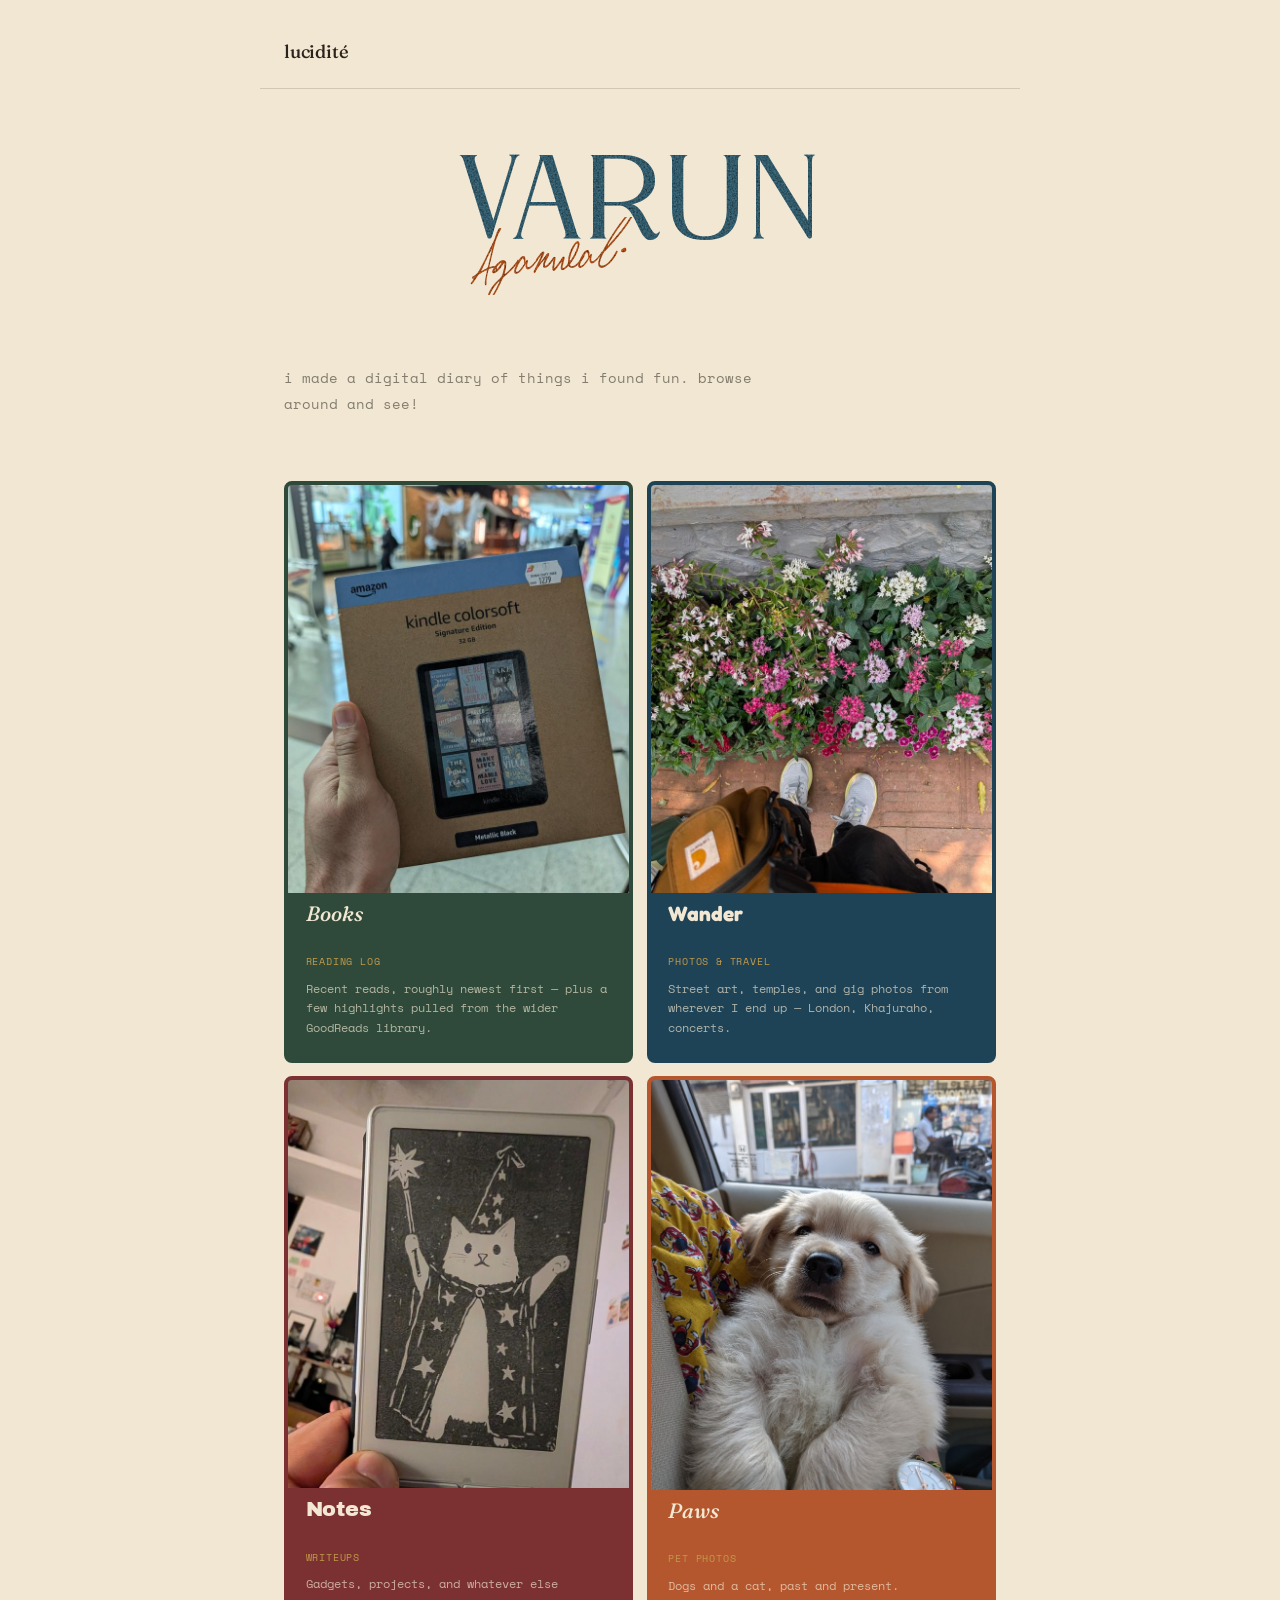
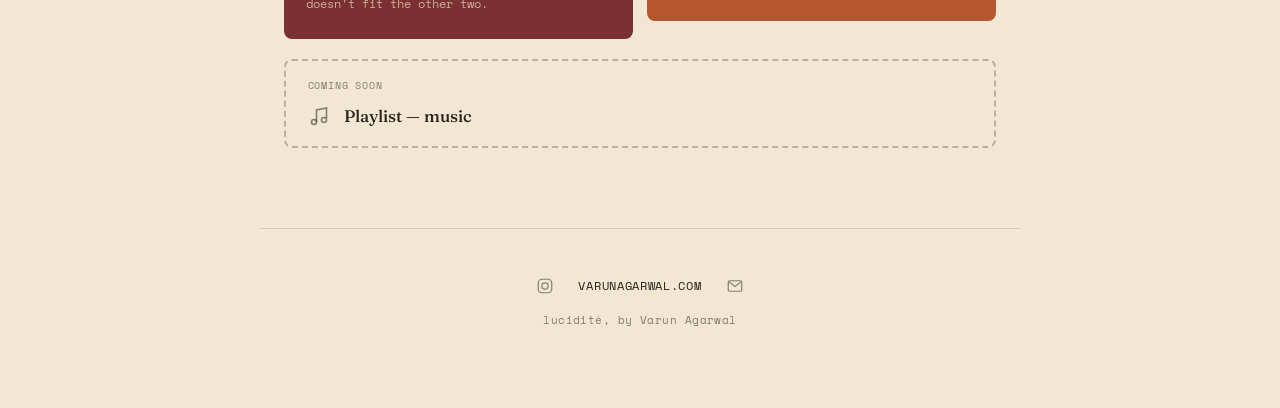
==== index.html @ b725f882 "Turn /paws/ into a family hub, move Vanilla to /paws/vanilla/ The blog hub's Paws card now lands on " ====
<!DOCTYPE html>
<html lang="en">
<head>
<meta charset="UTF-8">
<meta name="viewport" content="width=device-width, initial-scale=1.0, maximum-scale=1.0">
<title>lucidité — Varun Agarwal</title>
<meta name="description" content="Varun Agarwal's personal site — books, travel photography, field notes, and other things found along the way.">
<meta name="theme-color" content="#f1e7d2">
<meta property="og:type" content="website">
<meta property="og:site_name" content="lucidité">
<meta property="og:url" content="https://blog.varunagarwal.com/">
<meta property="og:title" content="lucidité — Varun Agarwal">
<meta property="og:description" content="Varun Agarwal's personal site — books, travel photography, field notes, and other things found along the way.">
<meta property="og:image" content="https://blog.varunagarwal.com/img/cover-field-notes.jpg">
<meta name="twitter:card" content="summary_large_image">
<meta name="twitter:title" content="lucidité — Varun Agarwal">
<meta name="twitter:description" content="Varun Agarwal's personal site — books, travel photography, field notes, and other things found along the way.">
<meta name="twitter:image" content="https://blog.varunagarwal.com/img/cover-field-notes.jpg">
<link rel="icon" href="favicon.ico" sizes="any">
<link rel="icon" type="image/png" sizes="32x32" href="favicon-32x32.png">
<link rel="icon" type="image/png" sizes="192x192" href="favicon-192.png">
<link rel="icon" type="image/png" sizes="512x512" href="favicon-512.png">
<link rel="apple-touch-icon" href="apple-touch-icon.png">
<link rel="preconnect" href="https://fonts.googleapis.com">
<link href="https://fonts.googleapis.com/css2?family=Fraunces:ital,opsz,wght@0,9..144,340;0,9..144,480;0,9..144,600;1,9..144,400;1,9..144,500&family=Fredoka:wght@700&family=Archivo+Black&family=Space+Mono:wght@400;700&display=swap" rel="stylesheet">
<style>
  @font-face{
    font-family:"Honera";
    src:url("fonts/honera/HONERA-Regular.woff2") format("woff2"),
        url("fonts/honera/HONERA-Regular.woff") format("woff");
    font-weight:400; font-style:normal; font-display:swap;
  }
  @font-face{
    font-family:"Honera Script";
    src:url("fonts/honera/Honera-Script.woff2") format("woff2"),
        url("fonts/honera/Honera-Script.woff") format("woff");
    font-weight:400; font-style:normal; font-display:swap;
  }
  :root{
    --ink: #1b2119;
    --paper: #f1e7d2;
    --paper-soft: #e6d9bd;
    --gold: #c29a4b;
    --oxblood: #7b3131;
    --forest: #2f4a3a;
    --deep-teal: #1f4356;
    --clay: #b5572e;
    --title-blue: #3f7286;
    --title-orange: #cc5f21;
    --text-on-paper: #2a241c;
    --muted-on-paper: rgba(42,36,28,0.55);
    --muted-on-dark: rgba(241,231,210,0.68);
    --max: 760px;
  }
  *{box-sizing:border-box;}
  html,body{margin:0;padding:0;}
  body{
    background:var(--paper);
    color:var(--text-on-paper);
    font-family:"Space Mono", monospace;
    min-height:100vh;
  }

  header.site-header{
    max-width:var(--max); margin:0 auto;
    padding:1.1rem 1.5rem 0.9rem;
    border-bottom:1px solid rgba(42,36,28,0.16);
  }
  .wordmark{
    font-family:"Fraunces", serif; font-weight:480;
    font-size:1.15rem; margin:0; letter-spacing:-0.01em;
    color:inherit; text-decoration:none;
  }
  @media(min-width:640px){
    header.site-header{ padding:2.5rem 1.5rem 1.5rem; }
  }

  main{max-width:var(--max); margin:0 auto; padding:1.5rem 1.5rem 1.25rem;}
  @media(min-width:640px){
    main{ padding:4rem 1.5rem 3rem; }
  }

  h1.title, h1.title .title-script{
    background-image:
      url("data:image/svg+xml,%3Csvg xmlns='http://www.w3.org/2000/svg' width='260' height='260'%3E%3Cfilter id='n' color-interpolation-filters='sRGB'%3E%3CfeTurbulence type='fractalNoise' baseFrequency='0.5' numOctaves='3' seed='11' stitchTiles='stitch'/%3E%3CfeColorMatrix type='saturate' values='0'/%3E%3CfeComponentTransfer%3E%3CfeFuncR type='linear' slope='1.56' intercept='-0.23'/%3E%3CfeFuncG type='linear' slope='1.56' intercept='-0.23'/%3E%3CfeFuncB type='linear' slope='1.56' intercept='-0.23'/%3E%3C/feComponentTransfer%3E%3C/filter%3E%3Crect width='100%25' height='100%25' filter='url(%23n)'/%3E%3C/svg%3E"),
      linear-gradient(var(--grain-color), var(--grain-color));
    background-size:230px 230px;
    background-blend-mode:multiply;
    -webkit-background-clip:text; background-clip:text;
    color:transparent;
  }
  h1.title{
    position:relative;
    --grain-color:var(--title-blue);
    font-family:"Honera", serif; font-weight:400;
    text-transform:uppercase; letter-spacing:0.01em;
    font-size:clamp(4rem, 22vw, 7.5rem); line-height:0.9;
    width:fit-content; margin:0 auto 3.25rem;
  }
  @media(min-width:640px){
    h1.title{ margin:0 auto 6.5rem; }
  }
  h1.title .title-script{
    position:absolute; left:2%; top:58%;
    display:block; width:96%;
    --grain-color:var(--title-orange);
    text-transform:none; letter-spacing:normal;
    font-family:"Honera Script", cursive; font-weight:400; font-style:normal;
    font-size:clamp(2.4rem, 13.5vw, 4.1rem); line-height:1;
    transform:rotate(-5deg);
    white-space:nowrap;
  }

  .intro{
    color:var(--muted-on-paper); font-size:0.9rem; line-height:1.6;
    max-width:52ch; margin:0 0 1.5rem;
  }
  @media(min-width:640px){
    .intro{ line-height:1.8; margin:0 0 4rem; }
  }

  .sections{
    display:flex; gap:0.85rem; align-items:flex-start;
    overflow-x:auto; overscroll-behavior-x:contain;
    scroll-snap-type:x mandatory;
    margin:0 -1.5rem; padding:0 1.5rem 0.75rem;
  }
  @media(min-width:640px){
    .sections{
      display:grid; grid-template-columns:1fr 1fr; align-items:start;
      overflow-x:visible; margin:0; padding:0;
    }
  }

  .section-card{
    display:block; text-decoration:none; color:inherit;
    flex:0 0 46%; scroll-snap-align:start;
    background:var(--card-color);
    border:4px solid var(--card-color);
    border-radius:8px;
    overflow:hidden;
    transition:transform 0.2s ease, box-shadow 0.2s ease;
  }
  @media(min-width:640px){
    .section-card{ flex:initial; }
  }
  .section-card--books{ --card-color:var(--forest); }
  .section-card--wander{ --card-color:var(--deep-teal); }
  .section-card--notes{ --card-color:var(--oxblood); }
  .section-card--paws{ --card-color:var(--clay); }
  .section-card:hover{
    transform:translateY(-3px);
    box-shadow:5px 7px 0 0 rgba(27,33,25,0.22);
  }
  .section-cover-wrap{ position:relative; line-height:0; }
  .section-cover{
    width:100%; height:auto; display:block;
  }
  .section-name{
    position:absolute; left:0; right:0; bottom:0; margin:0;
    padding:0.6rem 1.1rem 0.75rem;
    background:var(--card-color);
    font-family:"Fraunces", serif; font-weight:500; font-size:1.3rem;
    color:var(--paper); line-height:1.15;
  }
  .section-card:hover .section-name{ color:var(--gold); }

  /* each card's title borrows the type its own site uses for its header */
  .section-card--books .section-name{ font-style:italic; }
  .section-card--wander .section-name{ font-family:"Fredoka", sans-serif; font-weight:700; }
  .section-card--notes .section-name{ font-family:"Archivo Black", sans-serif; font-weight:400; letter-spacing:-0.01em; }
  .section-card--paws .section-name{ font-style:italic; }

  .section-card-body{
    padding:1rem 1.1rem 1.35rem;
    background:var(--card-color);
    color:var(--paper);
  }
  .section-tag{
    font-size:0.62rem; letter-spacing:0.08em; text-transform:uppercase;
    color:var(--gold); display:block; margin-bottom:0.6rem;
  }
  .section-blurb{
    font-size:0.76rem; line-height:1.6; margin:0;
    color:var(--muted-on-dark);
  }

  /* live-pulled from wander.varunagarwal.com's own PLACES data —
     hidden until the fetch resolves, so a slow/failed load just
     shows the card exactly as it looks without this. */
  .wander-stamp{
    position:absolute; top:10px; right:10px;
    background:var(--paper); color:var(--ink);
    border:1.5px dashed rgba(27,33,25,0.45);
    border-radius:4px;
    padding:0.3rem 0.55rem;
    font-family:"Space Mono", monospace;
    font-size:0.62rem; letter-spacing:0.03em; white-space:nowrap;
    transform:rotate(-6deg);
    box-shadow:1px 2px 0 rgba(27,33,25,0.15);
  }
  .wander-ticker-wrap{
    margin-top:0.8rem; padding-top:0.7rem;
    border-top:1px solid rgba(241,231,210,0.22);
    overflow:hidden;
  }
  .wander-ticker{
    display:flex; width:max-content;
    font-size:0.6rem; letter-spacing:0.05em; text-transform:uppercase;
    color:var(--gold);
    animation:wander-scroll 26s linear infinite;
  }
  .wander-ticker span{ white-space:nowrap; }
  .wander-ticker .dot{ opacity:0.5; margin:0 0.45rem; }
  @keyframes wander-scroll{
    from{ transform:translateX(0); }
    to{ transform:translateX(-50%); }
  }
  @media (prefers-reduced-motion: reduce){
    .wander-ticker{ animation:none; }
  }

  .upcoming-card{
    max-width:var(--max); margin:0.85rem auto 0;
    padding:0.85rem 1.1rem;
    border:2px dashed rgba(42,36,28,0.28);
    border-radius:8px;
  }
  @media(min-width:640px){
    .upcoming-card{ margin-top:1.25rem; padding:1.1rem 1.35rem; }
  }
  .upcoming-tag{
    font-size:0.62rem; letter-spacing:0.08em; text-transform:uppercase;
    color:var(--muted-on-paper); display:block; margin-bottom:0.7rem;
  }
  .upcoming-items{
    display:flex; flex-direction:column; gap:0.7rem;
  }
  @media(min-width:640px){
    .upcoming-items{ flex-direction:row; gap:2rem; }
  }
  .upcoming-item{ display:flex; align-items:center; gap:0.75rem; }
  .upcoming-item svg{
    width:24px; height:24px; flex-shrink:0;
    color:var(--muted-on-paper);
  }
  .upcoming-name{
    font-family:"Fraunces", serif; font-weight:500; font-size:1.05rem;
    margin:0; color:var(--text-on-paper);
  }

  footer{
    max-width:var(--max); margin:1rem auto 0; padding:1.25rem 1.5rem 1.5rem;
    color:var(--muted-on-paper); font-size:0.7rem; letter-spacing:0.04em;
    border-top:1px solid rgba(42,36,28,0.14);
    text-align:center;
  }
  @media(min-width:640px){
    footer{ margin:2rem auto 0; padding:3rem 1.5rem 5rem; }
  }
  .footer-links{
    display:flex; align-items:center; justify-content:center; gap:1.5rem;
    margin:0 0 1rem;
  }
  .footer-icon{
    display:inline-flex; color:var(--muted-on-paper);
  }
  .footer-icon:hover{ color:var(--oxblood); }
  .footer-icon svg{ width:18px; height:18px; display:block; }
  .footer-site{
    color:var(--text-on-paper); text-decoration:none;
    font-size:0.72rem; letter-spacing:0.06em; text-transform:uppercase;
    border-bottom:1px solid transparent;
  }
  .footer-site:hover{ border-bottom-color:var(--oxblood); }
  .footer-credit{ margin:0; }
</style>
</head>
<body>

<header class="site-header">
  <a class="wordmark" href="https://blog.varunagarwal.com">lucidité</a>
</header>

<main>
  <h1 class="title">Varun<span class="title-script">Agarwal.</span></h1>
  <p class="intro">
    i made a digital diary of things i found fun. browse around and see!
  </p>

  <div class="sections">
    <a class="section-card section-card--books" href="https://books.varunagarwal.com">
      <div class="section-cover-wrap">
        <img class="section-cover" src="img/cover-books.jpg" alt="" loading="lazy">
        <p class="section-name">Books</p>
      </div>
      <div class="section-card-body">
        <span class="section-tag">Reading log</span>
        <p class="section-blurb">Recent reads, roughly newest first — plus a few highlights pulled from the wider GoodReads library.</p>
      </div>
    </a>
    <a class="section-card section-card--wander" href="https://wander.varunagarwal.com">
      <div class="section-cover-wrap">
        <img class="section-cover" src="img/cover-field-notes.jpg" alt="" loading="lazy">
        <span class="wander-stamp" id="wander-stamp" hidden></span>
        <p class="section-name">Wander</p>
      </div>
      <div class="section-card-body">
        <span class="section-tag">Photos &amp; travel</span>
        <p class="section-blurb">Street art, temples, and gig photos from wherever I end up — London, Khajuraho, concerts.</p>
        <div class="wander-ticker-wrap" id="wander-ticker-wrap" hidden>
          <div class="wander-ticker" id="wander-ticker"></div>
        </div>
      </div>
    </a>
    <a class="section-card section-card--notes" href="https://notes.varunagarwal.com">
      <div class="section-cover-wrap">
        <img class="section-cover" src="img/cover-notes.jpg" alt="" loading="lazy">
        <p class="section-name">Notes</p>
      </div>
      <div class="section-card-body">
        <span class="section-tag">Writeups</span>
        <p class="section-blurb">Gadgets, projects, and whatever else doesn't fit the other two.</p>
      </div>
    </a>
    <a class="section-card section-card--paws" href="paws/">
      <div class="section-cover-wrap">
        <img class="section-cover" src="img/cover-paws.jpg" alt="" loading="lazy">
        <p class="section-name">Paws</p>
      </div>
      <div class="section-card-body">
        <span class="section-tag">Pet photos</span>
        <p class="section-blurb">Dogs and a cat, past and present.</p>
      </div>
    </a>
  </div>

  <div class="upcoming-card">
    <span class="upcoming-tag">Coming soon</span>
    <div class="upcoming-items">
      <div class="upcoming-item">
        <svg viewBox="0 0 24 24" fill="none" stroke="currentColor" stroke-width="1.6">
          <circle cx="6" cy="18" r="2.5"/>
          <circle cx="16" cy="16" r="2.5"/>
          <path d="M8.5 18V6l10-2v10"/>
        </svg>
        <p class="upcoming-name">Playlist — music</p>
      </div>
    </div>
  </div>
</main>

<footer>
  <div class="footer-links">
    <a class="footer-icon" href="https://www.instagram.com/ag.varun" target="_blank" rel="noopener" aria-label="Instagram">
      <svg viewBox="0 0 24 24" fill="none" stroke="currentColor" stroke-width="1.6"><rect x="3" y="3" width="18" height="18" rx="5"/><circle cx="12" cy="12" r="4.2"/><circle cx="17.3" cy="6.7" r="0.6" fill="currentColor" stroke="none"/></svg>
    </a>
    <a class="footer-site" href="https://varunagarwal.com">varunagarwal.com</a>
    <a class="footer-icon" href="https://contact.varunagarwal.com" aria-label="Contact">
      <svg viewBox="0 0 24 24" fill="none" stroke="currentColor" stroke-width="1.6"><rect x="3" y="5" width="18" height="14" rx="2"/><path d="M4 6.5l8 6 8-6"/></svg>
    </a>
  </div>
  <p class="footer-credit">lucidité, by Varun Agarwal</p>
</footer>

<script>
// Pull the Wander card's stamp count + ticker live from wander.varunagarwal.com's
// own PLACES array, so it never goes stale as that site grows. Fails silently —
// the card looks exactly as it does without this if the fetch/parse doesn't work.
(async function(){
  try {
    const res = await fetch('https://wander.varunagarwal.com/', {cache:'no-store'});
    if (!res.ok) return;
    const text = await res.text();
    const marker = 'const PLACES = [';
    const start = text.indexOf(marker);
    if (start === -1) return;
    let i = start + marker.length - 1, depth = 0, end = -1;
    for (; i < text.length; i++) {
      if (text[i] === '[') depth++;
      else if (text[i] === ']') { depth--; if (depth === 0) { end = i; break; } }
    }
    if (end === -1) return;
    const PLACES = new Function('return ' + text.slice(start + marker.length - 1, end + 1))();

    const count = PLACES.filter(p => p.status === 'live' || p.status === 'story').length;
    const stamp = document.getElementById('wander-stamp');
    if (stamp && count) {
      stamp.textContent = count + ' places';
      stamp.hidden = false;
    }

    const tickerNames = PLACES.flatMap(p => p.tickerNames || [p.name]);
    const ticker = document.getElementById('wander-ticker');
    const tickerWrap = document.getElementById('wander-ticker-wrap');
    if (ticker && tickerWrap && tickerNames.length) {
      const items = tickerNames.map(n => `<span>${n}<span class="dot">·</span></span>`).join('');
      ticker.innerHTML = items + items;
      tickerWrap.hidden = false;
    }
  } catch (e) {
    // network/CORS/parse failure — leave the card as-is
  }
})();
</script>

</body>
</html>
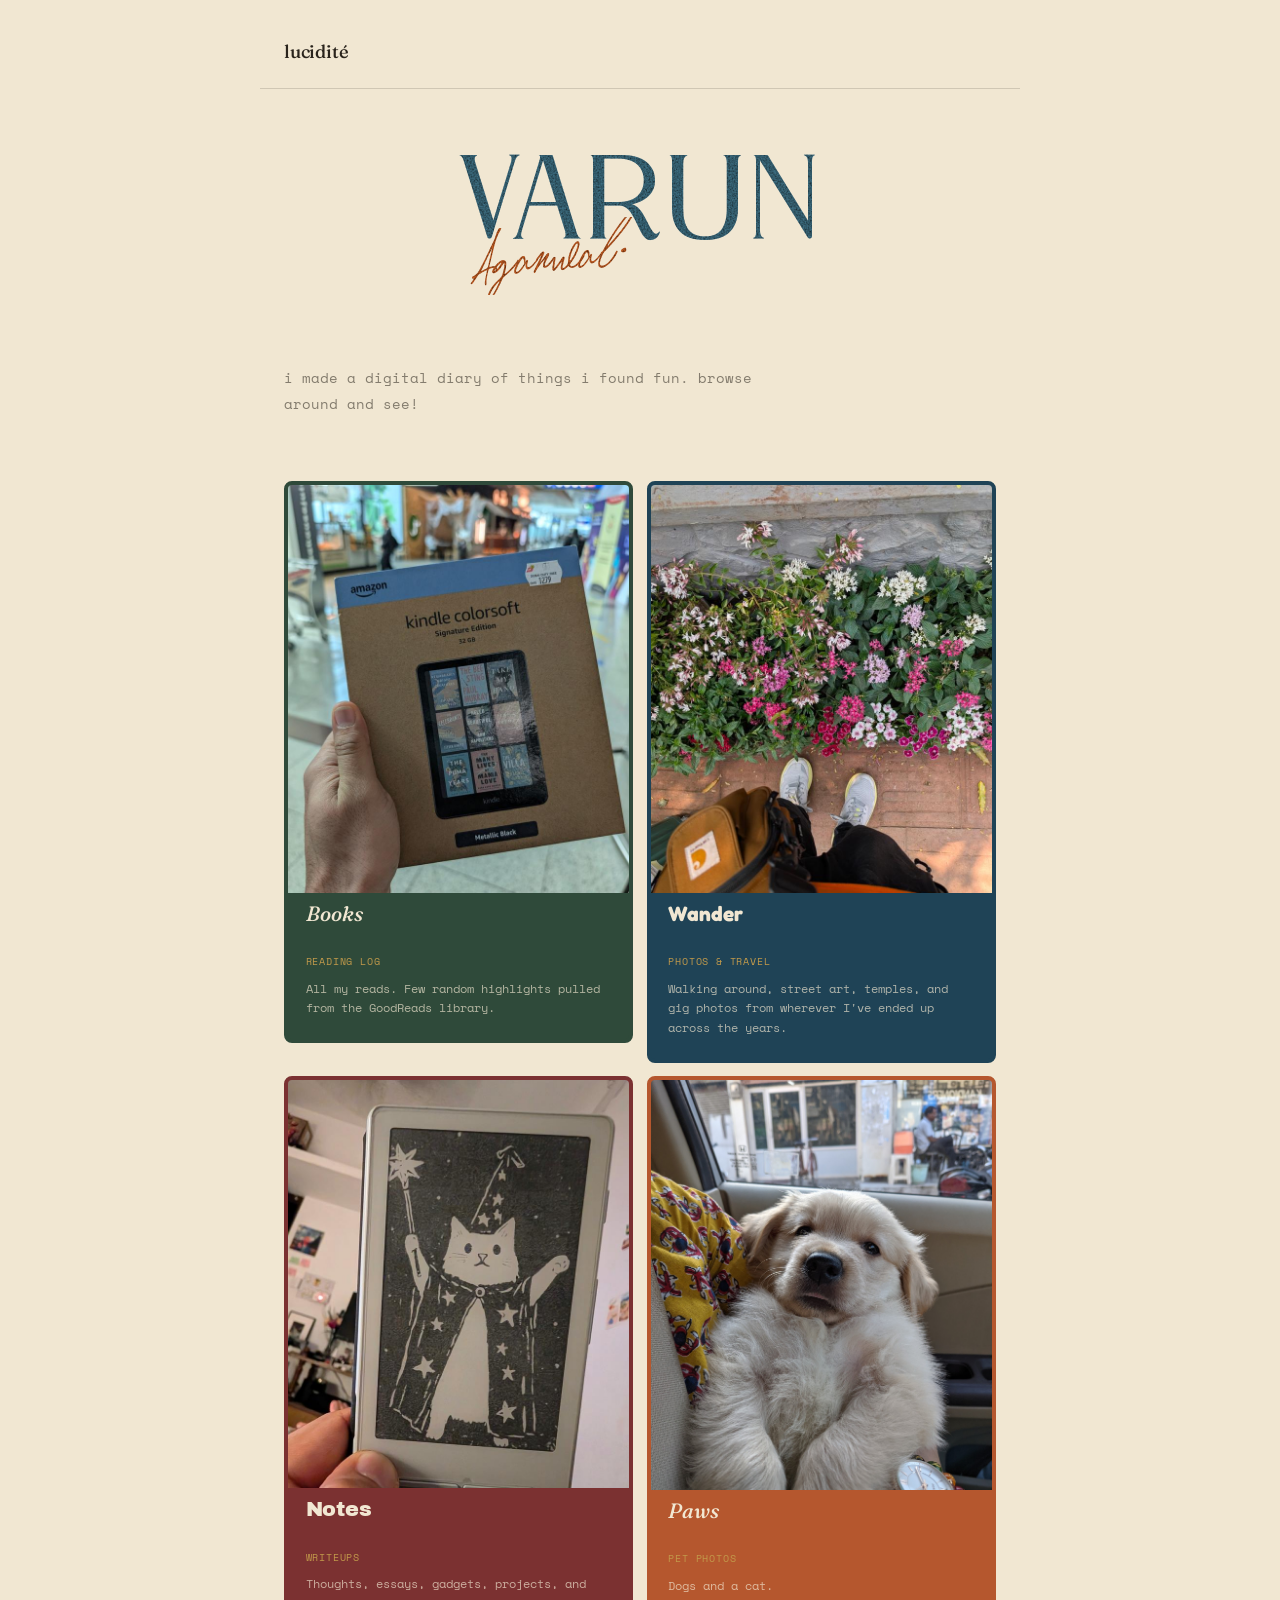
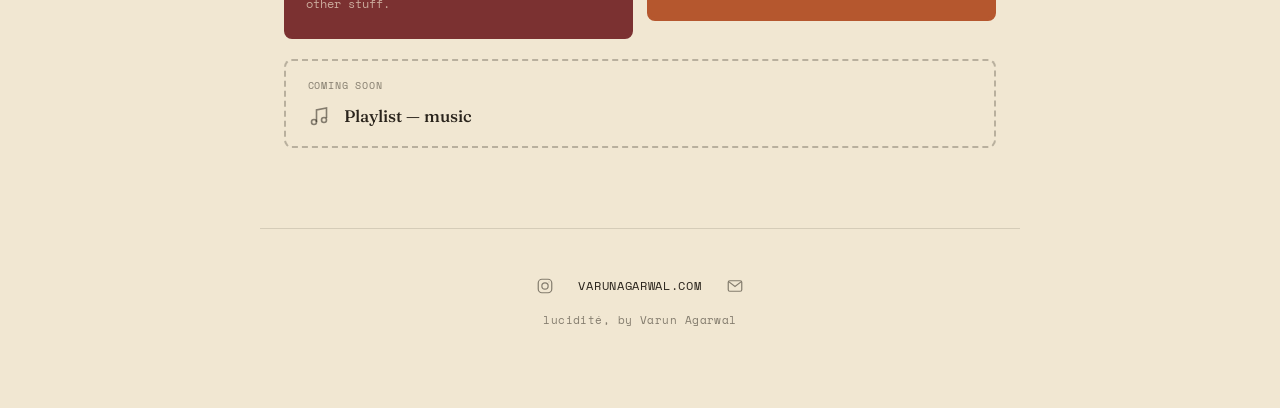
==== commit f435841c: "Edit blog page copy (5 fields)" ====
--- a/index.html
+++ b/index.html
@@ -284,8 +284,7 @@
 
 <main>
   <h1 class="title">Varun<span class="title-script">Agarwal.</span></h1>
-  <p class="intro">
-    i made a digital diary of things i found fun. browse around and see!
+  <p class="intro" data-edit="intro">    i made a digital diary of things i found fun. browse around and see!
   </p>
 
   <div class="sections">
@@ -296,7 +295,7 @@
       </div>
       <div class="section-card-body">
         <span class="section-tag">Reading log</span>
-        <p class="section-blurb">Recent reads, roughly newest first — plus a few highlights pulled from the wider GoodReads library.</p>
+        <p class="section-blurb" data-edit="blurb-books">All my reads. Few random highlights pulled from the GoodReads library.</p>
       </div>
     </a>
     <a class="section-card section-card--wander" href="https://wander.varunagarwal.com">
@@ -307,7 +306,7 @@
       </div>
       <div class="section-card-body">
         <span class="section-tag">Photos &amp; travel</span>
-        <p class="section-blurb">Street art, temples, and gig photos from wherever I end up — London, Khajuraho, concerts.</p>
+        <p class="section-blurb" data-edit="blurb-wander">Walking around, street art, temples, and gig photos from wherever I've ended up across the years.</p>
         <div class="wander-ticker-wrap" id="wander-ticker-wrap" hidden>
           <div class="wander-ticker" id="wander-ticker"></div>
         </div>
@@ -320,7 +319,7 @@
       </div>
       <div class="section-card-body">
         <span class="section-tag">Writeups</span>
-        <p class="section-blurb">Gadgets, projects, and whatever else doesn't fit the other two.</p>
+        <p class="section-blurb" data-edit="blurb-notes">Thoughts, essays, gadgets, projects, and other stuff.</p>
       </div>
     </a>
     <a class="section-card section-card--paws" href="paws/">
@@ -330,7 +329,7 @@
       </div>
       <div class="section-card-body">
         <span class="section-tag">Pet photos</span>
-        <p class="section-blurb">Dogs and a cat, past and present.</p>
+        <p class="section-blurb" data-edit="blurb-paws">Dogs and a cat.</p>
       </div>
     </a>
   </div>
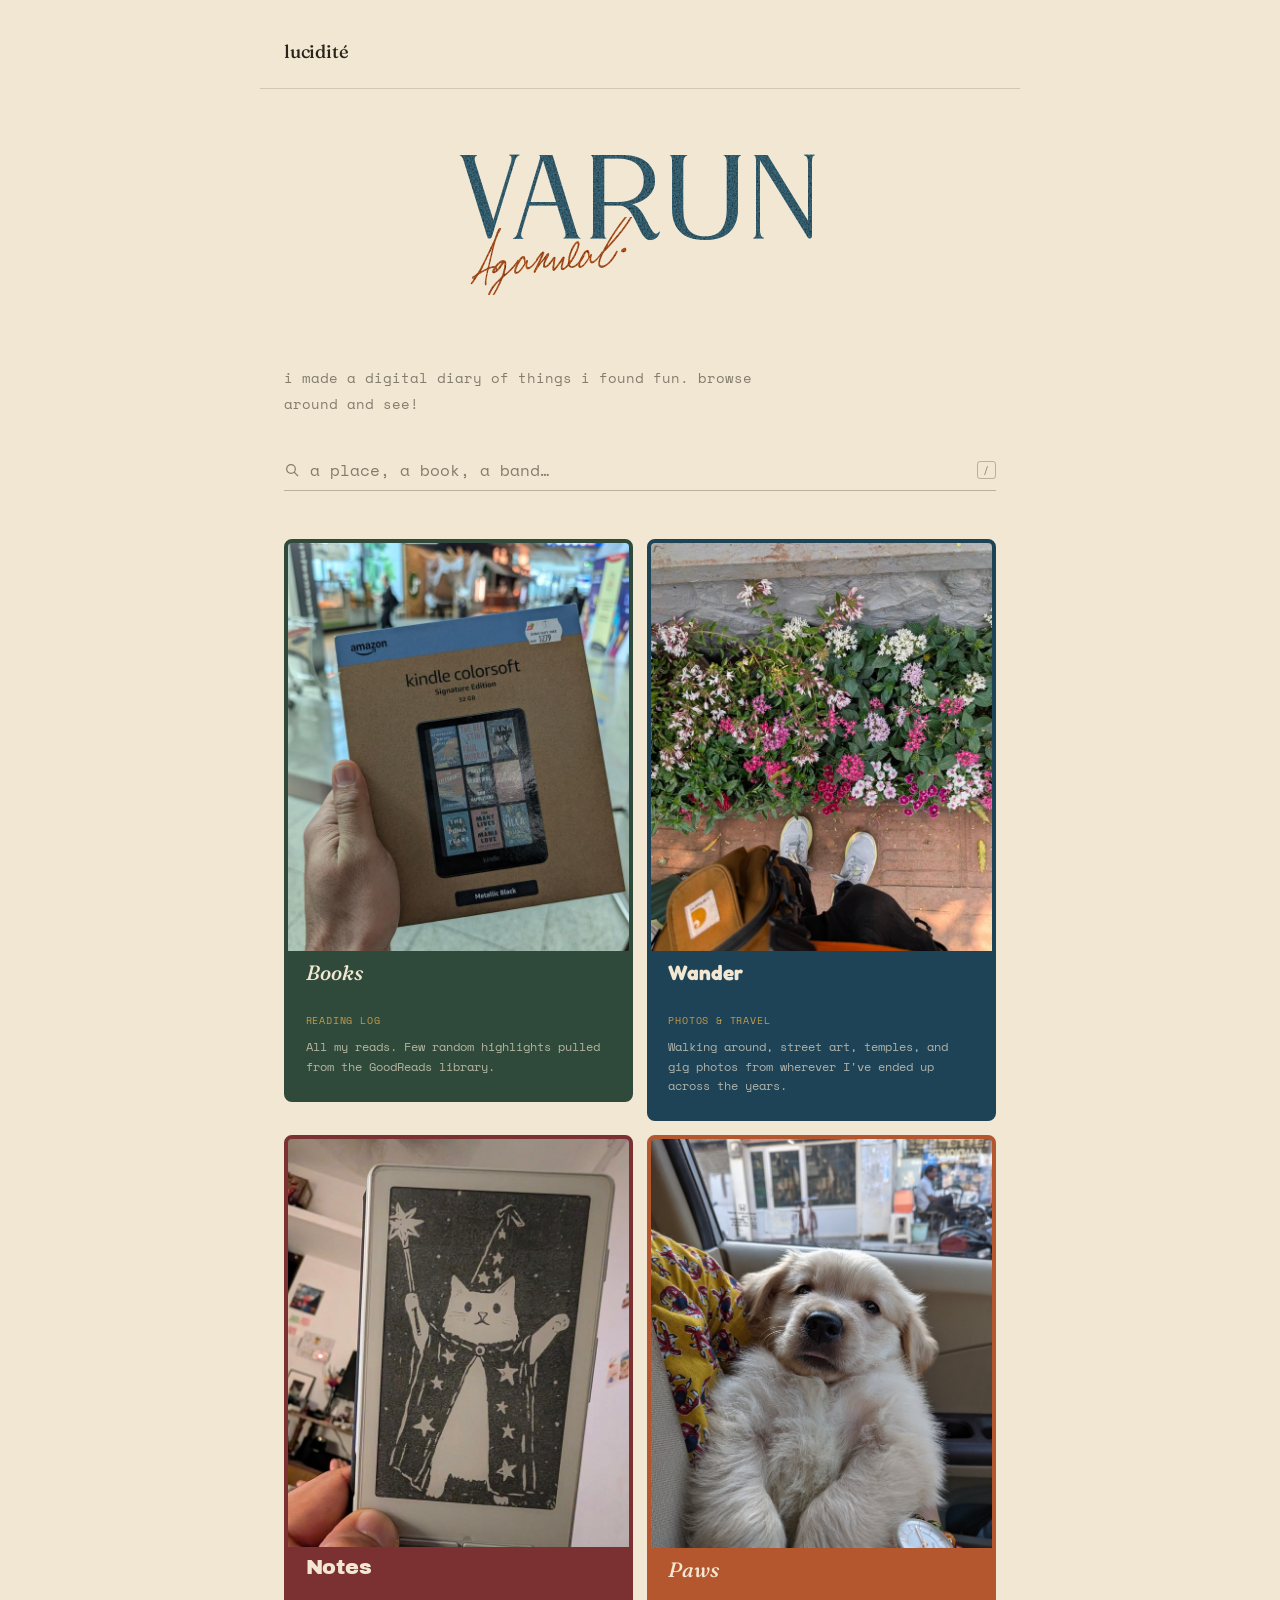
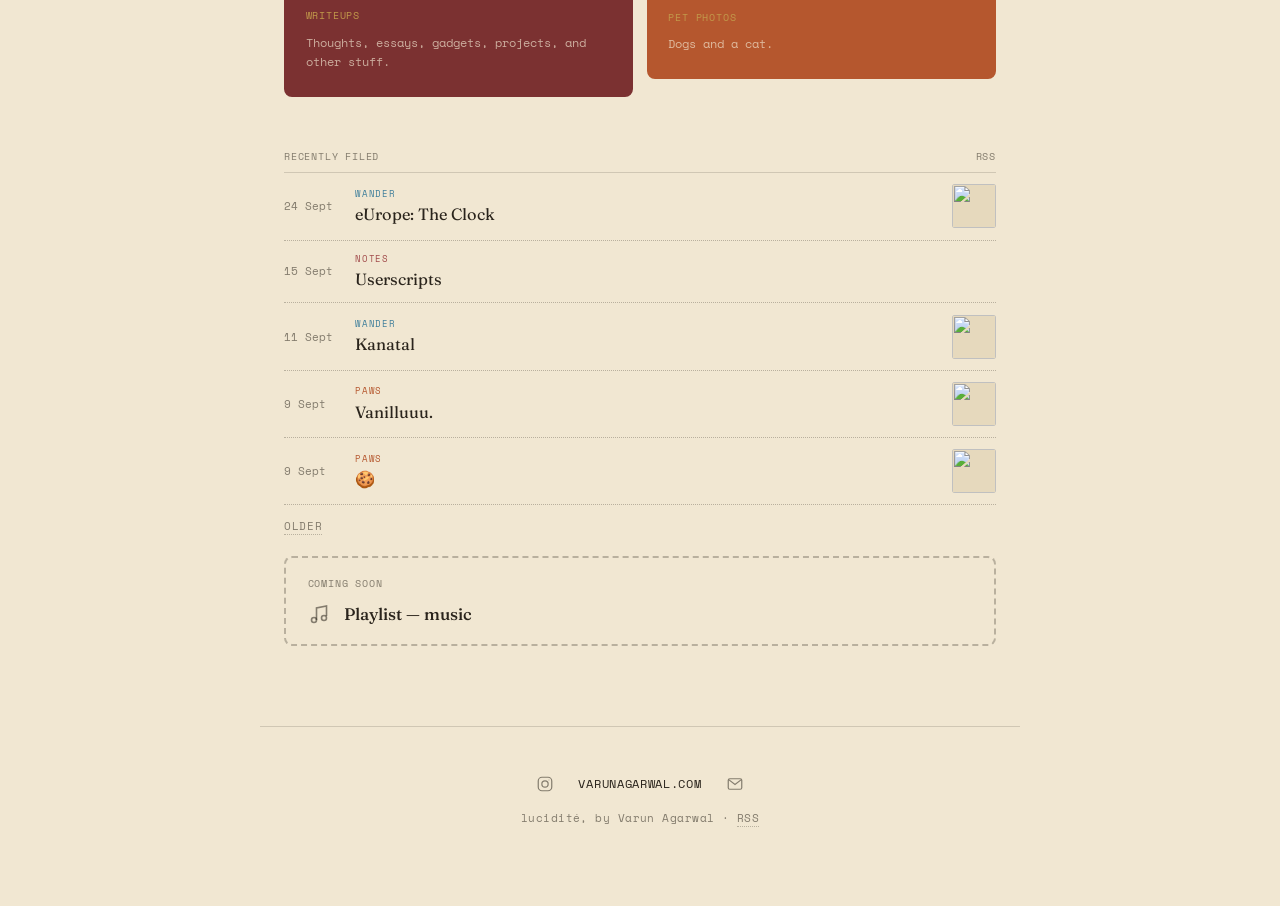
==== commit 1ee45713: "Add hub search, Recently filed, RSS feed and 404 page - tools/build-index.mjs reads the sibling repo" ====
--- a/index.html
+++ b/index.html
@@ -6,6 +6,7 @@
 <title>lucidité — Varun Agarwal</title>
 <meta name="description" content="Varun Agarwal's personal site — books, travel photography, field notes, and other things found along the way.">
 <meta name="theme-color" content="#f1e7d2">
+<link rel="alternate" type="application/rss+xml" title="lucidité" href="https://blog.varunagarwal.com/feed.xml">
 <meta property="og:type" content="website">
 <meta property="og:site_name" content="lucidité">
 <meta property="og:url" content="https://blog.varunagarwal.com/">
@@ -50,6 +51,10 @@
     --text-on-paper: #2a241c;
     --muted-on-paper: rgba(42,36,28,0.55);
     --muted-on-dark: rgba(241,231,210,0.68);
+    --cream: #f1e7d2;          /* text on the coloured cards — same in both themes */
+    --rule: rgba(42,36,28,0.16);
+    --rule-strong: rgba(42,36,28,0.28);
+    --hover: var(--oxblood);
     --max: 760px;
   }
   *{box-sizing:border-box;}
@@ -64,7 +69,7 @@
   header.site-header{
     max-width:var(--max); margin:0 auto;
     padding:1.1rem 1.5rem 0.9rem;
-    border-bottom:1px solid rgba(42,36,28,0.16);
+    border-bottom:1px solid var(--rule);
   }
   .wordmark{
     font-family:"Fraunces", serif; font-weight:480;
@@ -161,7 +166,7 @@
     padding:0.6rem 1.1rem 0.75rem;
     background:var(--card-color);
     font-family:"Fraunces", serif; font-weight:500; font-size:1.3rem;
-    color:var(--paper); line-height:1.15;
+    color:var(--cream); line-height:1.15;
   }
   .section-card:hover .section-name{ color:var(--gold); }
 
@@ -174,7 +179,7 @@
   .section-card-body{
     padding:1rem 1.1rem 1.35rem;
     background:var(--card-color);
-    color:var(--paper);
+    color:var(--cream);
   }
   .section-tag{
     font-size:0.62rem; letter-spacing:0.08em; text-transform:uppercase;
@@ -190,7 +195,7 @@
      shows the card exactly as it looks without this. */
   .wander-stamp{
     position:absolute; top:10px; right:10px;
-    background:var(--paper); color:var(--ink);
+    background:var(--cream); color:var(--ink);
     border:1.5px dashed rgba(27,33,25,0.45);
     border-radius:4px;
     padding:0.3rem 0.55rem;
@@ -223,7 +228,7 @@
   .upcoming-card{
     max-width:var(--max); margin:0.85rem auto 0;
     padding:0.85rem 1.1rem;
-    border:2px dashed rgba(42,36,28,0.28);
+    border:2px dashed var(--rule-strong);
     border-radius:8px;
   }
   @media(min-width:640px){
@@ -252,7 +257,7 @@
   footer{
     max-width:var(--max); margin:1rem auto 0; padding:1.25rem 1.5rem 1.5rem;
     color:var(--muted-on-paper); font-size:0.7rem; letter-spacing:0.04em;
-    border-top:1px solid rgba(42,36,28,0.14);
+    border-top:1px solid var(--rule);
     text-align:center;
   }
   @media(min-width:640px){
@@ -265,15 +270,97 @@
   .footer-icon{
     display:inline-flex; color:var(--muted-on-paper);
   }
-  .footer-icon:hover{ color:var(--oxblood); }
+  .footer-icon:hover{ color:var(--hover); }
   .footer-icon svg{ width:18px; height:18px; display:block; }
   .footer-site{
     color:var(--text-on-paper); text-decoration:none;
     font-size:0.72rem; letter-spacing:0.06em; text-transform:uppercase;
     border-bottom:1px solid transparent;
   }
-  .footer-site:hover{ border-bottom-color:var(--oxblood); }
+  .footer-site:hover{ border-bottom-color:var(--hover); }
   .footer-credit{ margin:0; }
+  .footer-rss{ color:var(--muted-on-paper); text-decoration:none; border-bottom:1px dotted var(--rule-strong); }
+  .footer-rss:hover{ color:var(--hover); border-bottom-color:var(--hover); }
+
+  /* ---- search: one box, every site. Index is filed.json, built by tools/build-index.mjs ---- */
+  .search{ position:relative; margin:0 0 1.75rem; }
+  @media(min-width:640px){ .search{ margin:-2rem 0 3rem; } }
+  .search-field{
+    display:flex; align-items:center; gap:0.6rem;
+    border-bottom:1.5px solid var(--rule-strong);
+    padding:0.35rem 0;
+  }
+  .search-field:focus-within{ border-bottom-color:var(--text-on-paper); }
+  .search-field svg{ width:16px; height:16px; flex-shrink:0; color:var(--muted-on-paper); }
+  .search input{
+    flex:1; min-width:0; border:0; background:transparent; outline:none;
+    font:inherit; font-size:16px; color:var(--text-on-paper);
+    padding:0.2rem 0;
+  }
+  .search input::placeholder{ color:var(--muted-on-paper); }
+  .search input::-webkit-search-cancel-button{ -webkit-appearance:none; }
+  .search kbd{
+    font:inherit; font-size:0.65rem; color:var(--muted-on-paper);
+    border:1px solid var(--rule-strong); border-radius:3px; padding:0 0.35rem;
+  }
+  @media (hover:none){ .search kbd{ display:none; } }
+  .search-results{ list-style:none; margin:0; padding:0.3rem 0 0; }
+  .search-results a{
+    display:grid; grid-template-columns:4.2rem minmax(0,1fr); gap:0.2rem 0.75rem;
+    padding:0.55rem 0.4rem; border-radius:4px;
+    color:inherit; text-decoration:none;
+  }
+  .search-results a:hover, .search-results a[aria-selected="true"]{ background:var(--paper-soft); }
+  .result-section{
+    grid-row:span 2; align-self:start; padding-top:0.2rem;
+    font-size:0.6rem; letter-spacing:0.08em; text-transform:uppercase; color:var(--sec-color, var(--muted-on-paper));
+  }
+  .result-title{ font-family:"Fraunces", serif; font-size:1rem; line-height:1.25; }
+  .result-blurb{
+    font-size:0.7rem; color:var(--muted-on-paper);
+    white-space:nowrap; overflow:hidden; text-overflow:ellipsis;
+  }
+  .search-results mark{ background:none; color:inherit; text-decoration:underline; text-decoration-color:var(--gold); text-decoration-thickness:2px; text-underline-offset:2px; }
+  .search-empty{ font-size:0.75rem; color:var(--muted-on-paper); padding:0.6rem 0.4rem; }
+
+  /* ---- recently filed: newest things across every site, dated from git ---- */
+  .filed{ margin:2.25rem 0 0; }
+  @media(min-width:640px){ .filed{ margin:3.25rem 0 0; } }
+  .filed-head{
+    display:flex; justify-content:space-between; align-items:baseline;
+    border-bottom:1px solid var(--rule); padding-bottom:0.5rem;
+  }
+  .filed-tag, .filed-rss{ font-size:0.62rem; letter-spacing:0.08em; text-transform:uppercase; color:var(--muted-on-paper); }
+  .filed-rss{ text-decoration:none; }
+  .filed-rss:hover{ color:var(--hover); }
+  .filed-list{ list-style:none; margin:0; padding:0; }
+  .filed-list li{ border-bottom:1px dotted var(--rule-strong); }
+  .filed-list a{
+    display:grid; grid-template-columns:3.6rem minmax(0,1fr) auto; align-items:center; gap:0.85rem;
+    padding:0.7rem 0; color:inherit; text-decoration:none;
+  }
+  .filed-date{ font-size:0.68rem; color:var(--muted-on-paper); white-space:nowrap; }
+  .filed-section{
+    display:block; font-size:0.58rem; letter-spacing:0.08em; text-transform:uppercase;
+    color:var(--sec-color); margin-bottom:0.15rem;
+  }
+  .filed-title{ font-family:"Fraunces", serif; font-size:1.02rem; line-height:1.25; }
+  .filed-list a:hover .filed-title{ color:var(--hover); }
+  .filed-thumb{
+    width:44px; height:44px; object-fit:cover; border-radius:3px; display:block;
+    background:var(--paper-soft);
+  }
+  .filed-more{
+    margin:0.8rem 0 0; padding:0; border:0; background:none; cursor:pointer;
+    font:inherit; font-size:0.68rem; letter-spacing:0.06em; text-transform:uppercase;
+    color:var(--muted-on-paper); border-bottom:1px dotted var(--rule-strong);
+  }
+  .filed-more:hover{ color:var(--hover); }
+  [data-sec="wander"]{ --sec-color:#3f7f9b; }
+  [data-sec="books"] { --sec-color:#4f7a5f; }
+  [data-sec="notes"] { --sec-color:#a14a4a; }
+  [data-sec="paws"]  { --sec-color:#b5572e; }
+  [data-sec="site"]  { --sec-color:#9a7a38; }
 </style>
 </head>
 <body>
@@ -286,6 +373,15 @@
   <h1 class="title">Varun<span class="title-script">Agarwal.</span></h1>
   <p class="intro" data-edit="intro">    i made a digital diary of things i found fun. browse around and see!
   </p>
+
+  <form class="search" role="search" action="#" onsubmit="return false">
+    <div class="search-field">
+      <svg viewBox="0 0 24 24" fill="none" stroke="currentColor" stroke-width="1.8" aria-hidden="true"><circle cx="10.5" cy="10.5" r="6.5"/><path d="M15.5 15.5L21 21"/></svg>
+      <input id="q" type="search" placeholder="a place, a book, a band…" aria-label="Search every site" autocomplete="off" spellcheck="false" aria-controls="search-results">
+      <kbd>/</kbd>
+    </div>
+    <ul class="search-results" id="search-results" role="listbox" hidden></ul>
+  </form>
 
   <div class="sections">
     <a class="section-card section-card--books" href="https://books.varunagarwal.com">
@@ -333,6 +429,15 @@
       </div>
     </a>
   </div>
+
+  <section class="filed" id="filed" hidden>
+    <div class="filed-head">
+      <span class="filed-tag">Recently filed</span>
+      <a class="filed-rss" href="feed.xml">RSS</a>
+    </div>
+    <ol class="filed-list" id="filed-list"></ol>
+    <button class="filed-more" id="filed-more" type="button" hidden>Older</button>
+  </section>
 
   <div class="upcoming-card">
     <span class="upcoming-tag">Coming soon</span>
@@ -359,7 +464,7 @@
       <svg viewBox="0 0 24 24" fill="none" stroke="currentColor" stroke-width="1.6"><rect x="3" y="5" width="18" height="14" rx="2"/><path d="M4 6.5l8 6 8-6"/></svg>
     </a>
   </div>
-  <p class="footer-credit">lucidité, by Varun Agarwal</p>
+  <p class="footer-credit">lucidité, by Varun Agarwal · <a class="footer-rss" href="feed.xml">RSS</a></p>
 </footer>
 
 <script>
@@ -403,5 +508,128 @@
 })();
 </script>
 
+<script>
+// Recently filed + search, both from filed.json (regenerate with
+// `node tools/build-index.mjs`). If it fails to load, both stay hidden
+// and the page looks exactly as it did before they existed.
+(async function(){
+  let data;
+  try {
+    const res = await fetch('filed.json');
+    if (!res.ok) return;
+    data = await res.json();
+  } catch (e) { return; }
+
+  const LABEL = {wander:'Wander', books:'Books', notes:'Notes', paws:'Paws', site:'Site'};
+  const esc = s => String(s == null ? '' : s).replace(/[&<>"]/g, c => ({'&':'&amp;','<':'&lt;','>':'&gt;','"':'&quot;'})[c]);
+  const reEsc = s => s.replace(/[.*+?^${}()|[\]\\]/g, '\\$&');
+  const thisYear = new Date().getFullYear();
+  const fmtDate = iso => {
+    const d = new Date(iso);
+    const o = {day:'numeric', month:'short'};
+    if (d.getFullYear() !== thisYear) o.year = 'numeric';
+    return d.toLocaleDateString('en-GB', o);
+  };
+
+  // ---- recently filed ----
+  const filed = document.getElementById('filed');
+  const list = document.getElementById('filed-list');
+  const more = document.getElementById('filed-more');
+  const recent = data.recent || [];
+  const SHOW = 5;
+  const row = i => `<li><a href="${esc(i.url)}" data-sec="${esc(i.section)}">
+      <span class="filed-date">${fmtDate(i.date)}</span>
+      <span><span class="filed-section">${LABEL[i.section] || ''}</span><span class="filed-title">${esc(i.title)}</span></span>
+      ${i.cover ? `<img class="filed-thumb" src="${esc(i.cover)}" alt="" loading="lazy">` : '<span></span>'}
+    </a></li>`;
+  if (recent.length) {
+    list.innerHTML = recent.slice(0, SHOW).map(row).join('');
+    if (recent.length > SHOW) {
+      more.hidden = false;
+      more.addEventListener('click', () => {
+        list.innerHTML = recent.map(row).join('');
+        more.hidden = true;
+      });
+    }
+    filed.hidden = false;
+  }
+
+  // ---- search ----
+  const input = document.getElementById('q');
+  const out = document.getElementById('search-results');
+  const norm = s => String(s || '').normalize('NFD').replace(/[̀-ͯ]/g, '').toLowerCase();
+  const index = (data.search || []).map(i => ({
+    ...i,
+    _t: norm(i.title),
+    _h: norm([i.title, i.blurb, i.meta, i.keywords, LABEL[i.section]].join(' ')),
+  }));
+  const highlight = (text, terms) => {
+    let html = esc(text);
+    for (const t of terms) if (t) html = html.replace(new RegExp('(' + reEsc(esc(t)) + ')', 'ig'), '<mark>$1</mark>');
+    return html;
+  };
+  const external = url => !/^https:\/\/([a-z]+\.)?varunagarwal\.com\//.test(url);
+  let sel = -1;
+  function render(){
+    const q = norm(input.value).trim();
+    sel = -1;
+    if (!q) { out.hidden = true; out.innerHTML = ''; return; }
+    const terms = q.split(/\s+/);
+    const hits = [];
+    for (const i of index) {
+      if (!terms.every(t => i._h.includes(t))) continue;
+      let score = 0;
+      for (const t of terms) {
+        if (i._t.startsWith(t)) score += 6;
+        else if (new RegExp('\\b' + reEsc(t)).test(i._t)) score += 4;
+        else if (i._t.includes(t)) score += 2;
+        else score += 1;
+      }
+      if (i.section === 'site') score += 2;
+      if (i.section === 'wander' && i.kind !== 'gig') score += 1;
+      hits.push([score, i]);
+    }
+    hits.sort((a, b) => b[0] - a[0]);
+    const raw = input.value.trim().split(/\s+/);
+    out.innerHTML = hits.length
+      ? hits.slice(0, 8).map(([, i]) => `<li><a href="${esc(i.url)}" role="option" data-sec="${esc(i.section)}"${external(i.url) ? ' target="_blank" rel="noopener"' : ''}>
+          <span class="result-section">${i.kind === 'gig' ? 'Gig' : (LABEL[i.section] || '')}</span>
+          <span class="result-title">${highlight(i.title, raw)}</span>
+          <span class="result-blurb">${highlight([i.blurb, i.meta].filter(Boolean).join(' · '), raw)}</span>
+        </a></li>`).join('')
+      : `<li class="search-empty">Nothing filed under that yet.</li>`;
+    out.hidden = false;
+  }
+  function move(d){
+    const links = out.querySelectorAll('a');
+    if (!links.length) return;
+    if (sel >= 0) links[sel].removeAttribute('aria-selected');
+    sel = (sel + d + links.length) % links.length;
+    links[sel].setAttribute('aria-selected', 'true');
+    links[sel].scrollIntoView({block:'nearest'});
+  }
+  input.addEventListener('input', render);
+  // ?q=… prefills the box — the 404 pages on every site link here with the missing path
+  const pre = new URLSearchParams(location.search).get('q');
+  if (pre) { input.value = pre; render(); }
+  input.addEventListener('keydown', e => {
+    if (e.key === 'ArrowDown') { e.preventDefault(); move(1); }
+    else if (e.key === 'ArrowUp') { e.preventDefault(); move(-1); }
+    else if (e.key === 'Enter') {
+      const links = out.querySelectorAll('a');
+      const target = links[sel >= 0 ? sel : 0];
+      if (target) { e.preventDefault(); target.click(); }
+    }
+    else if (e.key === 'Escape') { input.value = ''; render(); input.blur(); }
+  });
+  document.addEventListener('keydown', e => {
+    const a = document.activeElement;
+    if (e.key === '/' && a !== input && !/^(INPUT|TEXTAREA|SELECT)$/.test(a.tagName) && !a.isContentEditable) {
+      e.preventDefault(); input.focus();
+    }
+  });
+})();
+</script>
+
 </body>
 </html>
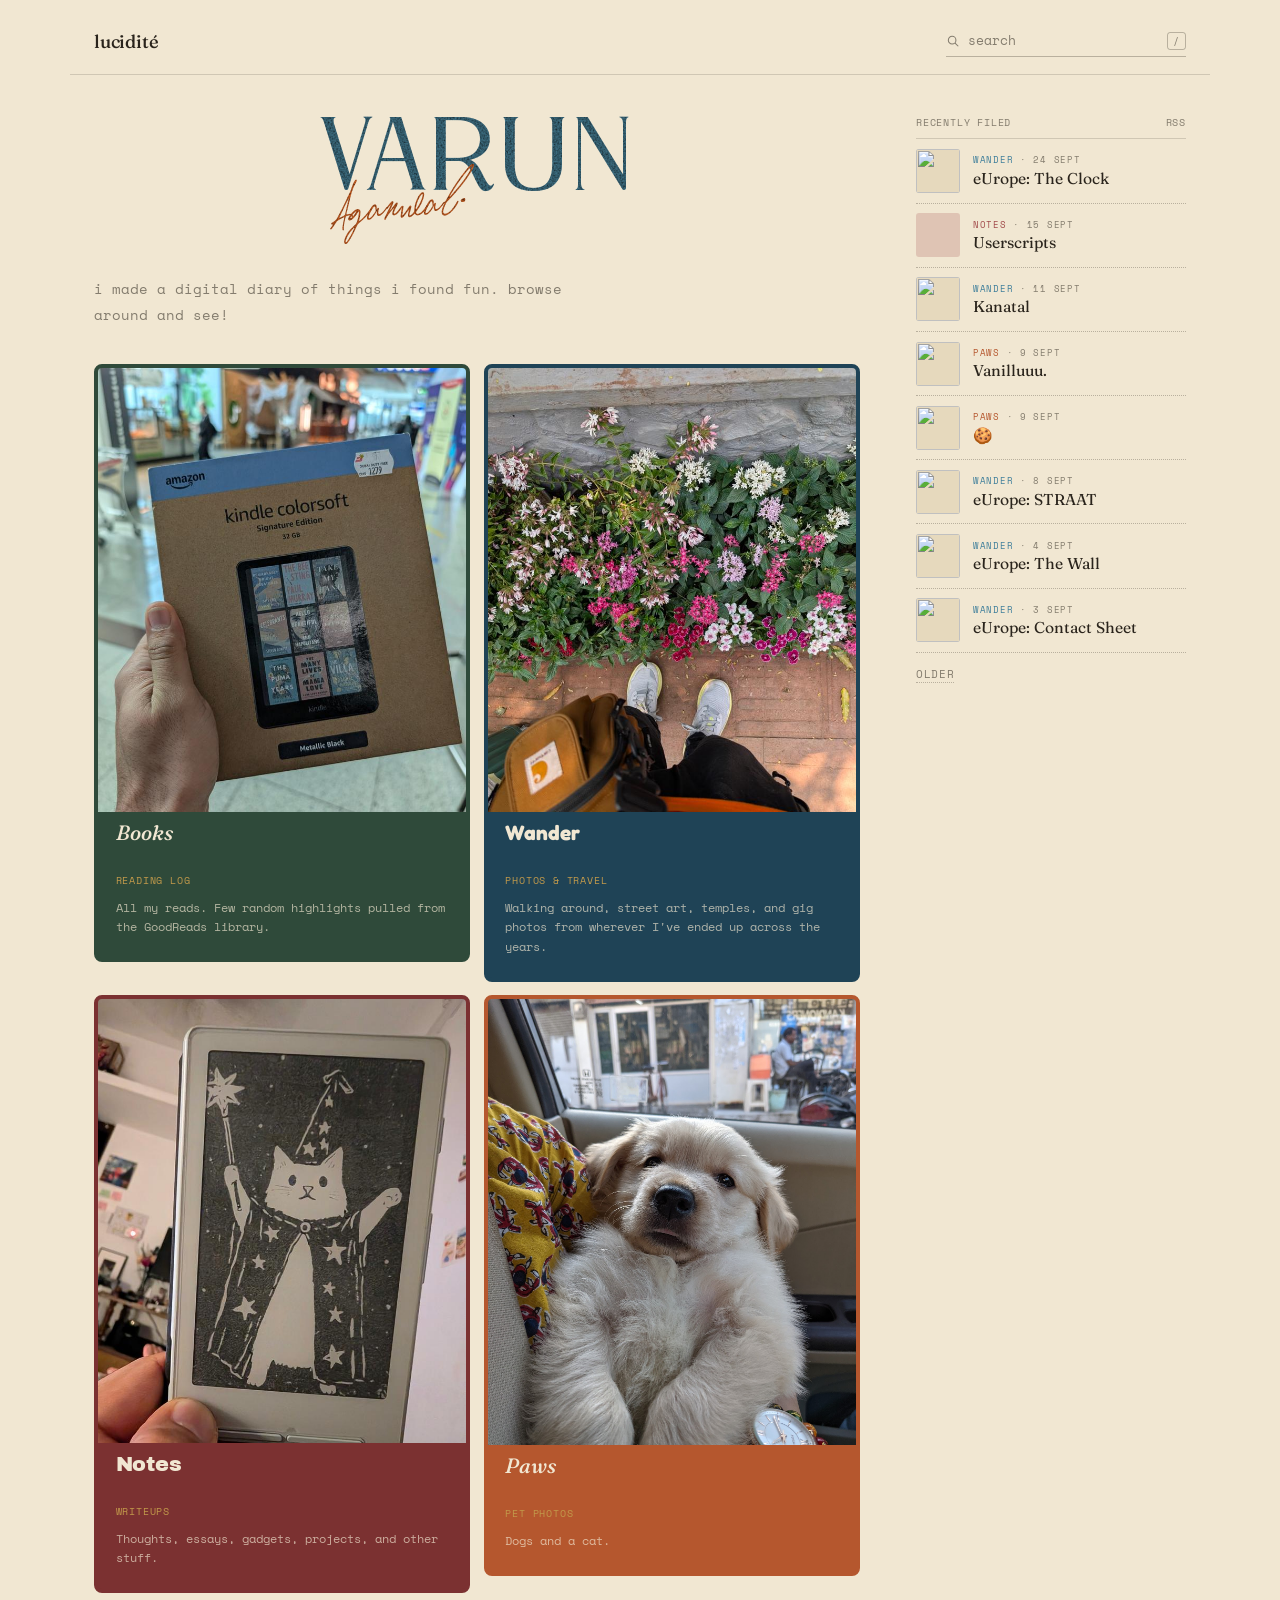
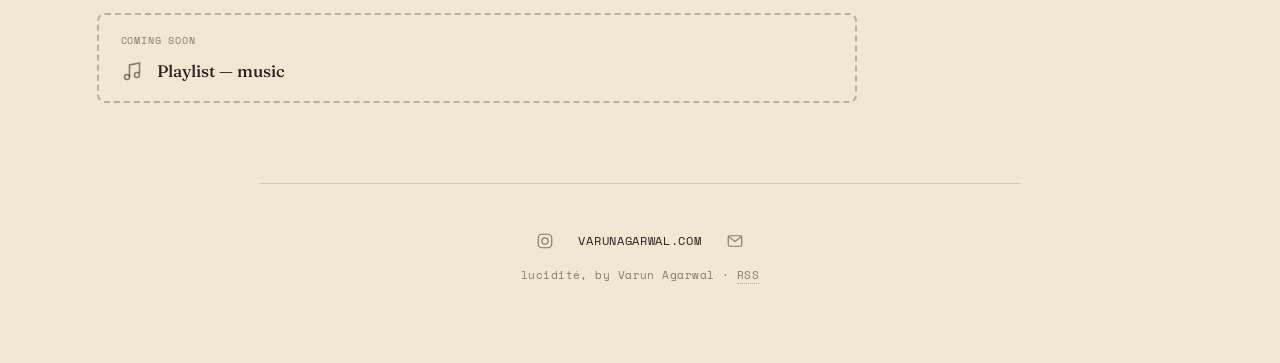
==== commit b5496239: "Hub: search in header corner, Recently filed as side column, cards higher; fix clipped script logo C" ====
--- a/index.html
+++ b/index.html
@@ -56,6 +56,7 @@
     --rule-strong: rgba(42,36,28,0.28);
     --hover: var(--oxblood);
     --max: 760px;
+    --max-wide: 1140px;       /* cards + Recently filed side column, ≥1000px */
   }
   *{box-sizing:border-box;}
   html,body{margin:0;padding:0;}
@@ -70,6 +71,8 @@
     max-width:var(--max); margin:0 auto;
     padding:1.1rem 1.5rem 0.9rem;
     border-bottom:1px solid var(--rule);
+    display:flex; align-items:center; justify-content:space-between; gap:1rem;
+    position:relative; z-index:10;
   }
   .wordmark{
     font-family:"Fraunces", serif; font-weight:480;
@@ -77,13 +80,22 @@
     color:inherit; text-decoration:none;
   }
   @media(min-width:640px){
-    header.site-header{ padding:2.5rem 1.5rem 1.5rem; }
-  }
-
-  main{max-width:var(--max); margin:0 auto; padding:1.5rem 1.5rem 1.25rem;}
-  @media(min-width:640px){
-    main{ padding:4rem 1.5rem 3rem; }
-  }
+    header.site-header{ padding:1.6rem 1.5rem 1.1rem; }
+  }
+
+  /* main column (hero + cards) and, on wide screens, Recently filed beside it */
+  .layout{ max-width:var(--max); margin:0 auto; padding:1.5rem 1.5rem 1.25rem; }
+  @media(min-width:640px){
+    .layout{ padding:2.5rem 1.5rem 3rem; }
+  }
+  @media(min-width:1000px){
+    header.site-header, .layout, footer{ max-width:var(--max-wide); }
+    .layout{
+      display:grid; grid-template-columns:minmax(0,1fr) 270px; gap:3.5rem;
+      align-items:start;
+    }
+  }
+  main{ min-width:0; }
 
   h1.title, h1.title .title-script{
     background-image:
@@ -99,29 +111,34 @@
     --grain-color:var(--title-blue);
     font-family:"Honera", serif; font-weight:400;
     text-transform:uppercase; letter-spacing:0.01em;
-    font-size:clamp(4rem, 22vw, 7.5rem); line-height:0.9;
-    width:fit-content; margin:0 auto 3.25rem;
-  }
-  @media(min-width:640px){
-    h1.title{ margin:0 auto 6.5rem; }
-  }
+    font-size:clamp(3.6rem, 20vw, 6.5rem); line-height:0.9;
+    width:fit-content; margin:0 auto 2.6rem;
+  }
+  @media(min-width:640px){
+    h1.title{ margin:0 auto 4.2rem; }
+  }
+  /* The grain fill (background-clip:text) only paints inside the element's
+     box, so the script's swashes and the "g" descender used to get cut off.
+     Padding grows the box around them; equal negative margins keep the
+     glyphs (and the rotation centre) exactly where they were. */
   h1.title .title-script{
     position:absolute; left:2%; top:58%;
-    display:block; width:96%;
+    display:block; width:96%; box-sizing:content-box;
+    padding:0.15em 0.3em 0.35em; margin:-0.15em 0 0 -0.3em;
     --grain-color:var(--title-orange);
     text-transform:none; letter-spacing:normal;
     font-family:"Honera Script", cursive; font-weight:400; font-style:normal;
-    font-size:clamp(2.4rem, 13.5vw, 4.1rem); line-height:1;
+    font-size:clamp(2.2rem, 12.3vw, 3.55rem); line-height:1;
     transform:rotate(-5deg);
     white-space:nowrap;
   }
 
   .intro{
     color:var(--muted-on-paper); font-size:0.9rem; line-height:1.6;
-    max-width:52ch; margin:0 0 1.5rem;
-  }
-  @media(min-width:640px){
-    .intro{ line-height:1.8; margin:0 0 4rem; }
+    max-width:52ch; margin:0 0 1.25rem;
+  }
+  @media(min-width:640px){
+    .intro{ line-height:1.8; margin:0 0 2.25rem; }
   }
 
   .sections{
@@ -283,20 +300,22 @@
   .footer-rss:hover{ color:var(--hover); border-bottom-color:var(--hover); }
 
   /* ---- search: one box, every site. Index is filed.json, built by tools/build-index.mjs ---- */
-  .search{ position:relative; margin:0 0 1.75rem; }
-  @media(min-width:640px){ .search{ margin:-2rem 0 3rem; } }
+  /* sits in the header's right corner; results drop down as a panel */
+  .search{ position:relative; flex:0 1 12.5rem; min-width:0; }
+  @media(min-width:640px){ .search{ flex-basis:15rem; } }
   .search-field{
-    display:flex; align-items:center; gap:0.6rem;
-    border-bottom:1.5px solid var(--rule-strong);
-    padding:0.35rem 0;
+    display:flex; align-items:center; gap:0.5rem;
+    border-bottom:1px solid var(--rule-strong);
+    padding:0.2rem 0;
   }
   .search-field:focus-within{ border-bottom-color:var(--text-on-paper); }
-  .search-field svg{ width:16px; height:16px; flex-shrink:0; color:var(--muted-on-paper); }
+  .search-field svg{ width:14px; height:14px; flex-shrink:0; color:var(--muted-on-paper); }
   .search input{
     flex:1; min-width:0; border:0; background:transparent; outline:none;
     font:inherit; font-size:16px; color:var(--text-on-paper);
-    padding:0.2rem 0;
-  }
+    padding:0.15rem 0;
+  }
+  @media(min-width:640px) and (hover:hover){ .search input{ font-size:0.8rem; } }
   .search input::placeholder{ color:var(--muted-on-paper); }
   .search input::-webkit-search-cancel-button{ -webkit-appearance:none; }
   .search kbd{
@@ -304,7 +323,14 @@
     border:1px solid var(--rule-strong); border-radius:3px; padding:0 0.35rem;
   }
   @media (hover:none){ .search kbd{ display:none; } }
-  .search-results{ list-style:none; margin:0; padding:0.3rem 0 0; }
+  .search-results{
+    list-style:none; margin:0; padding:0.35rem;
+    position:absolute; right:0; top:calc(100% + 0.7rem);
+    width:min(26rem, calc(100vw - 2rem));
+    max-height:min(70vh, 34rem); overflow-y:auto;
+    background:var(--paper); border:1px solid var(--rule-strong); border-radius:6px;
+    box-shadow:0 14px 34px -12px rgba(27,33,25,0.35);
+  }
   .search-results a{
     display:grid; grid-template-columns:4.2rem minmax(0,1fr); gap:0.2rem 0.75rem;
     padding:0.55rem 0.4rem; border-radius:4px;
@@ -325,7 +351,9 @@
 
   /* ---- recently filed: newest things across every site, dated from git ---- */
   .filed{ margin:2.25rem 0 0; }
-  @media(min-width:640px){ .filed{ margin:3.25rem 0 0; } }
+  @media(min-width:640px){ .filed{ margin:3rem 0 0; } }
+  /* wide screens: a side column next to the cards, stays put while scrolling */
+  @media(min-width:1000px){ .filed{ margin:0; position:sticky; top:1.5rem; } }
   .filed-head{
     display:flex; justify-content:space-between; align-items:baseline;
     border-bottom:1px solid var(--rule); padding-bottom:0.5rem;
@@ -336,20 +364,22 @@
   .filed-list{ list-style:none; margin:0; padding:0; }
   .filed-list li{ border-bottom:1px dotted var(--rule-strong); }
   .filed-list a{
-    display:grid; grid-template-columns:3.6rem minmax(0,1fr) auto; align-items:center; gap:0.85rem;
-    padding:0.7rem 0; color:inherit; text-decoration:none;
-  }
-  .filed-date{ font-size:0.68rem; color:var(--muted-on-paper); white-space:nowrap; }
-  .filed-section{
+    display:grid; grid-template-columns:44px minmax(0,1fr); align-items:center; gap:0.8rem;
+    padding:0.6rem 0; color:inherit; text-decoration:none;
+  }
+  .filed-meta{
     display:block; font-size:0.58rem; letter-spacing:0.08em; text-transform:uppercase;
-    color:var(--sec-color); margin-bottom:0.15rem;
-  }
-  .filed-title{ font-family:"Fraunces", serif; font-size:1.02rem; line-height:1.25; }
+    color:var(--muted-on-paper); margin-bottom:0.15rem; white-space:nowrap;
+  }
+  .filed-section{ color:var(--sec-color); }
+  .filed-title{ display:block; font-family:"Fraunces", serif; font-size:0.98rem; line-height:1.25; }
   .filed-list a:hover .filed-title{ color:var(--hover); }
   .filed-thumb{
     width:44px; height:44px; object-fit:cover; border-radius:3px; display:block;
     background:var(--paper-soft);
   }
+  /* no photo (notes, book batches): a plain tile in the section's colour */
+  .filed-thumb.is-blank{ background:var(--sec-color); opacity:0.22; }
   .filed-more{
     margin:0.8rem 0 0; padding:0; border:0; background:none; cursor:pointer;
     font:inherit; font-size:0.68rem; letter-spacing:0.06em; text-transform:uppercase;
@@ -367,21 +397,21 @@
 
 <header class="site-header">
   <a class="wordmark" href="https://blog.varunagarwal.com">lucidité</a>
+  <form class="search" role="search" action="#" onsubmit="return false">
+    <div class="search-field">
+      <svg viewBox="0 0 24 24" fill="none" stroke="currentColor" stroke-width="1.8" aria-hidden="true"><circle cx="10.5" cy="10.5" r="6.5"/><path d="M15.5 15.5L21 21"/></svg>
+      <input id="q" type="search" placeholder="search" aria-label="Search every site" autocomplete="off" spellcheck="false" aria-controls="search-results">
+      <kbd>/</kbd>
+    </div>
+    <ul class="search-results" id="search-results" role="listbox" hidden></ul>
+  </form>
 </header>
 
+<div class="layout">
 <main>
   <h1 class="title">Varun<span class="title-script">Agarwal.</span></h1>
   <p class="intro" data-edit="intro">    i made a digital diary of things i found fun. browse around and see!
   </p>
-
-  <form class="search" role="search" action="#" onsubmit="return false">
-    <div class="search-field">
-      <svg viewBox="0 0 24 24" fill="none" stroke="currentColor" stroke-width="1.8" aria-hidden="true"><circle cx="10.5" cy="10.5" r="6.5"/><path d="M15.5 15.5L21 21"/></svg>
-      <input id="q" type="search" placeholder="a place, a book, a band…" aria-label="Search every site" autocomplete="off" spellcheck="false" aria-controls="search-results">
-      <kbd>/</kbd>
-    </div>
-    <ul class="search-results" id="search-results" role="listbox" hidden></ul>
-  </form>
 
   <div class="sections">
     <a class="section-card section-card--books" href="https://books.varunagarwal.com">
@@ -429,15 +459,6 @@
       </div>
     </a>
   </div>
-
-  <section class="filed" id="filed" hidden>
-    <div class="filed-head">
-      <span class="filed-tag">Recently filed</span>
-      <a class="filed-rss" href="feed.xml">RSS</a>
-    </div>
-    <ol class="filed-list" id="filed-list"></ol>
-    <button class="filed-more" id="filed-more" type="button" hidden>Older</button>
-  </section>
 
   <div class="upcoming-card">
     <span class="upcoming-tag">Coming soon</span>
@@ -453,6 +474,16 @@
     </div>
   </div>
 </main>
+
+<aside class="filed" id="filed" aria-label="Recently filed" hidden>
+  <div class="filed-head">
+    <span class="filed-tag">Recently filed</span>
+    <a class="filed-rss" href="feed.xml">RSS</a>
+  </div>
+  <ol class="filed-list" id="filed-list"></ol>
+  <button class="filed-more" id="filed-more" type="button" hidden>Older</button>
+</aside>
+</div>
 
 <footer>
   <div class="footer-links">
@@ -536,11 +567,11 @@
   const list = document.getElementById('filed-list');
   const more = document.getElementById('filed-more');
   const recent = data.recent || [];
-  const SHOW = 5;
+  // the side column (wide screens) has room for more rows than the stacked phone layout
+  const SHOW = matchMedia('(min-width:1000px)').matches ? 8 : 5;
   const row = i => `<li><a href="${esc(i.url)}" data-sec="${esc(i.section)}">
-      <span class="filed-date">${fmtDate(i.date)}</span>
-      <span><span class="filed-section">${LABEL[i.section] || ''}</span><span class="filed-title">${esc(i.title)}</span></span>
-      ${i.cover ? `<img class="filed-thumb" src="${esc(i.cover)}" alt="" loading="lazy">` : '<span></span>'}
+      ${i.cover ? `<img class="filed-thumb" src="${esc(i.cover)}" alt="" loading="lazy">` : '<span class="filed-thumb is-blank"></span>'}
+      <span><span class="filed-meta"><span class="filed-section">${LABEL[i.section] || ''}</span> · ${fmtDate(i.date)}</span><span class="filed-title">${esc(i.title)}</span></span>
     </a></li>`;
   if (recent.length) {
     list.innerHTML = recent.slice(0, SHOW).map(row).join('');
@@ -622,6 +653,11 @@
     }
     else if (e.key === 'Escape') { input.value = ''; render(); input.blur(); }
   });
+  // results are a dropdown now — close on a click/tap anywhere else, reopen on focus
+  document.addEventListener('click', e => {
+    if (!e.target.closest('.search')) out.hidden = true;
+  });
+  input.addEventListener('focus', () => { if (input.value.trim()) render(); });
   document.addEventListener('keydown', e => {
     const a = document.activeElement;
     if (e.key === '/' && a !== input && !/^(INPUT|TEXTAREA|SELECT)$/.test(a.tagName) && !a.isContentEditable) {
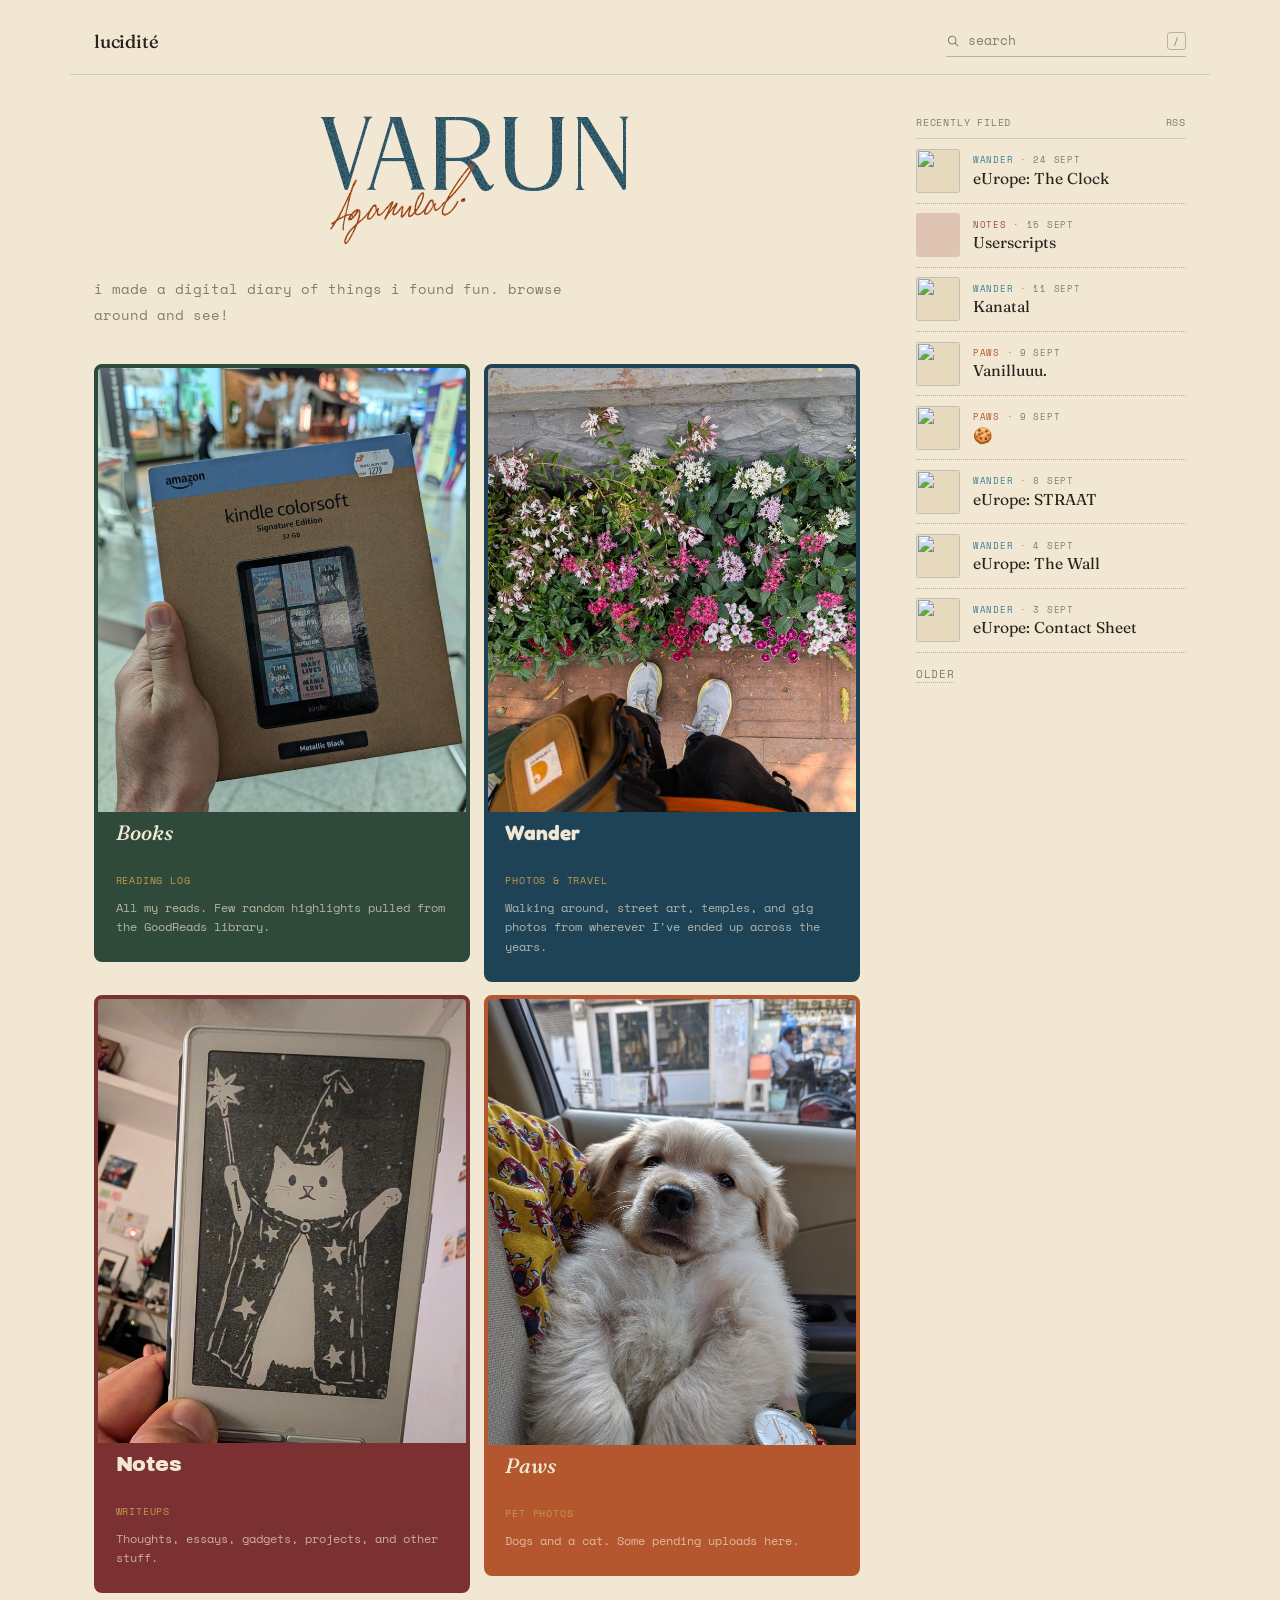
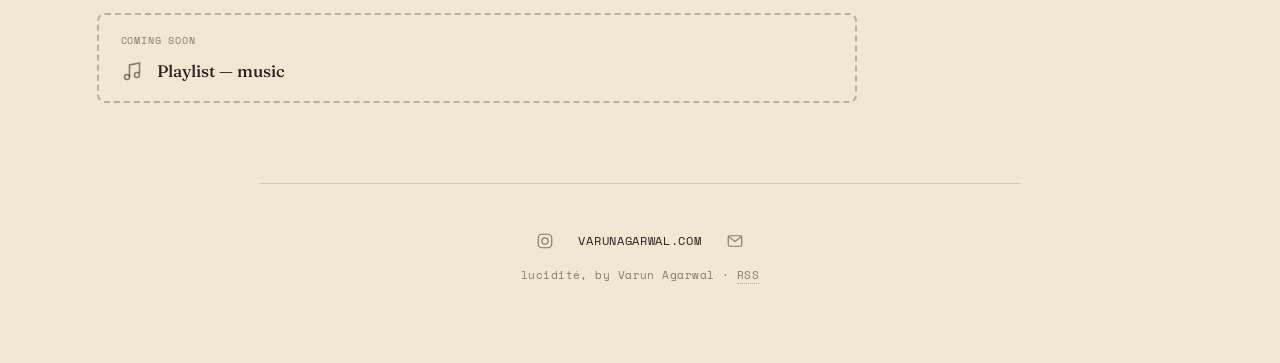
==== commit 04846672: "Edit blog page copy (1 field)" ====
--- a/index.html
+++ b/index.html
@@ -455,7 +455,7 @@
       </div>
       <div class="section-card-body">
         <span class="section-tag">Pet photos</span>
-        <p class="section-blurb" data-edit="blurb-paws">Dogs and a cat.</p>
+        <p class="section-blurb" data-edit="blurb-paws">Dogs and a cat. Some pending uploads here.</p>
       </div>
     </a>
   </div>
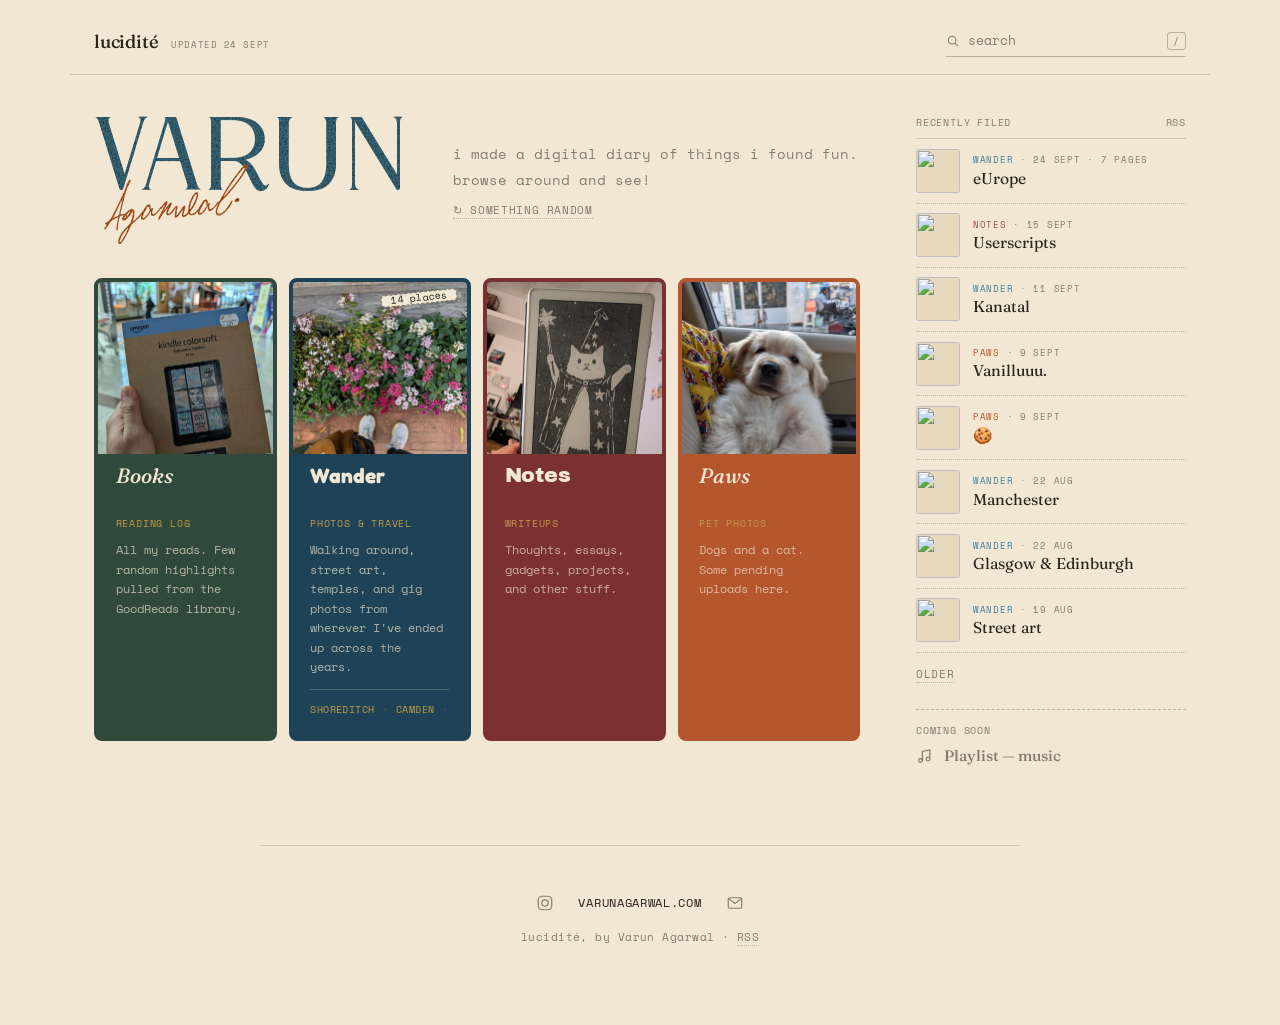
==== commit ec86c29d: "Hub: four-across cards, side-by-side hero, grouped Recently filed, random link, updated stamp - Cove" ====
--- a/index.html
+++ b/index.html
@@ -82,6 +82,15 @@
   @media(min-width:640px){
     header.site-header{ padding:1.6rem 1.5rem 1.1rem; }
   }
+  /* "updated 24 Sept" — date of the newest Recently filed entry */
+  .brand{ display:flex; flex-direction:column; gap:0.1rem; min-width:0; }
+  .updated{
+    font-size:0.58rem; letter-spacing:0.06em; text-transform:uppercase;
+    color:var(--muted-on-paper); white-space:nowrap;
+  }
+  @media(min-width:640px){
+    .brand{ flex-direction:row; align-items:baseline; gap:0.8rem; }
+  }
 
   /* main column (hero + cards) and, on wide screens, Recently filed beside it */
   .layout{ max-width:var(--max); margin:0 auto; padding:1.5rem 1.5rem 1.25rem; }
@@ -114,8 +123,15 @@
     font-size:clamp(3.6rem, 20vw, 6.5rem); line-height:0.9;
     width:fit-content; margin:0 auto 2.6rem;
   }
+  /* name and intro: stacked + centred on phones, side by side from 640px */
+  .hero{ text-align:center; margin:0 0 1.5rem; }
   @media(min-width:640px){
-    h1.title{ margin:0 auto 4.2rem; }
+    .hero{
+      display:flex; align-items:center; gap:2.75rem;
+      text-align:left; margin:0 0 2rem;
+    }
+    /* bottom margin leaves room for the script, which hangs below the box */
+    h1.title{ margin:0 0 2.3rem; flex-shrink:0; }
   }
   /* The grain fill (background-clip:text) only paints inside the element's
      box, so the script's swashes and the "g" descender used to get cut off.
@@ -135,23 +151,38 @@
 
   .intro{
     color:var(--muted-on-paper); font-size:0.9rem; line-height:1.6;
-    max-width:52ch; margin:0 0 1.25rem;
+    max-width:52ch; margin:0 auto;
   }
   @media(min-width:640px){
-    .intro{ line-height:1.8; margin:0 0 2.25rem; }
-  }
+    .intro{ line-height:1.8; margin:0; }
+  }
+  .random-link{
+    display:inline-block; margin-top:0.6rem;
+    font-size:0.66rem; letter-spacing:0.06em; text-transform:uppercase;
+    color:var(--muted-on-paper); text-decoration:none;
+    border-bottom:1px dotted var(--rule-strong);
+  }
+  .random-link:hover{ color:var(--hover); border-bottom-color:var(--hover); }
 
   .sections{
-    display:flex; gap:0.85rem; align-items:flex-start;
+    display:flex; gap:0.85rem; align-items:stretch;
     overflow-x:auto; overscroll-behavior-x:contain;
     scroll-snap-type:x mandatory;
     margin:0 -1.5rem; padding:0 1.5rem 0.75rem;
   }
   @media(min-width:640px){
     .sections{
-      display:grid; grid-template-columns:1fr 1fr; align-items:start;
+      display:grid; grid-template-columns:1fr 1fr; align-items:stretch;
       overflow-x:visible; margin:0; padding:0;
     }
+  }
+  /* wide screens: all four in one row, so every card is on the first screen */
+  @media(min-width:1000px){
+    .sections{ grid-template-columns:repeat(4, 1fr); gap:0.75rem; }
+  }
+  /* two-column middle size: cards are wide, so a landscape crop keeps them short */
+  @media(min-width:640px) and (max-width:999px){
+    .sections .section-cover{ aspect-ratio:3 / 2; }
   }
 
   .section-card{
@@ -175,8 +206,11 @@
     box-shadow:5px 7px 0 0 rgba(27,33,25,0.22);
   }
   .section-cover-wrap{ position:relative; line-height:0; }
+  /* one shorter landscape crop for every cover, so all four cards fit sooner
+     and line up (the source photos are different shapes) */
   .section-cover{
     width:100%; height:auto; display:block;
+    aspect-ratio:4 / 5; object-fit:cover;
   }
   .section-name{
     position:absolute; left:0; right:0; bottom:0; margin:0;
@@ -207,9 +241,9 @@
     color:var(--muted-on-dark);
   }
 
-  /* live-pulled from wander.varunagarwal.com's own PLACES data —
-     hidden until the fetch resolves, so a slow/failed load just
-     shows the card exactly as it looks without this. */
+  /* from filed.json's `wander` block (built from wander's PLACES) —
+     hidden until it loads, so a failed load just shows the card
+     exactly as it looks without this. */
   .wander-stamp{
     position:absolute; top:10px; right:10px;
     background:var(--cream); color:var(--ink);
@@ -242,33 +276,23 @@
     .wander-ticker{ animation:none; }
   }
 
-  .upcoming-card{
-    max-width:var(--max); margin:0.85rem auto 0;
-    padding:0.85rem 1.1rem;
-    border:2px dashed var(--rule-strong);
-    border-radius:8px;
-  }
-  @media(min-width:640px){
-    .upcoming-card{ margin-top:1.25rem; padding:1.1rem 1.35rem; }
+  /* "Coming soon": a quiet line at the foot of the side column */
+  .upcoming{
+    margin:1.6rem 0 0; padding:0.8rem 0 0;
+    border-top:1px dashed var(--rule-strong);
   }
   .upcoming-tag{
     font-size:0.62rem; letter-spacing:0.08em; text-transform:uppercase;
-    color:var(--muted-on-paper); display:block; margin-bottom:0.7rem;
-  }
-  .upcoming-items{
-    display:flex; flex-direction:column; gap:0.7rem;
-  }
-  @media(min-width:640px){
-    .upcoming-items{ flex-direction:row; gap:2rem; }
-  }
-  .upcoming-item{ display:flex; align-items:center; gap:0.75rem; }
+    color:var(--muted-on-paper); display:block; margin-bottom:0.5rem;
+  }
+  .upcoming-item{ display:flex; align-items:center; gap:0.6rem; margin:0; }
   .upcoming-item svg{
-    width:24px; height:24px; flex-shrink:0;
+    width:18px; height:18px; flex-shrink:0;
     color:var(--muted-on-paper);
   }
   .upcoming-name{
-    font-family:"Fraunces", serif; font-weight:500; font-size:1.05rem;
-    margin:0; color:var(--text-on-paper);
+    font-family:"Fraunces", serif; font-weight:500; font-size:0.95rem;
+    color:var(--muted-on-paper);
   }
 
   footer{
@@ -378,8 +402,12 @@
     width:44px; height:44px; object-fit:cover; border-radius:3px; display:block;
     background:var(--paper-soft);
   }
-  /* no photo (notes, book batches): a plain tile in the section's colour */
-  .filed-thumb.is-blank{ background:var(--sec-color); opacity:0.22; }
+  /* no photo: the section's icon on a tile tinted with its colour */
+  .filed-thumb.is-blank{
+    display:grid; place-items:center; color:var(--sec-color);
+    background:color-mix(in srgb, var(--sec-color) 16%, transparent);
+  }
+  .filed-thumb.is-blank svg{ width:20px; height:20px; }
   .filed-more{
     margin:0.8rem 0 0; padding:0; border:0; background:none; cursor:pointer;
     font:inherit; font-size:0.68rem; letter-spacing:0.06em; text-transform:uppercase;
@@ -396,7 +424,10 @@
 <body>
 
 <header class="site-header">
-  <a class="wordmark" href="https://blog.varunagarwal.com">lucidité</a>
+  <div class="brand">
+    <a class="wordmark" href="https://blog.varunagarwal.com">lucidité</a>
+    <span class="updated" id="updated" hidden></span>
+  </div>
   <form class="search" role="search" action="#" onsubmit="return false">
     <div class="search-field">
       <svg viewBox="0 0 24 24" fill="none" stroke="currentColor" stroke-width="1.8" aria-hidden="true"><circle cx="10.5" cy="10.5" r="6.5"/><path d="M15.5 15.5L21 21"/></svg>
@@ -409,14 +440,19 @@
 
 <div class="layout">
 <main>
-  <h1 class="title">Varun<span class="title-script">Agarwal.</span></h1>
-  <p class="intro" data-edit="intro">    i made a digital diary of things i found fun. browse around and see!
-  </p>
+  <div class="hero">
+    <h1 class="title">Varun<span class="title-script">Agarwal.</span></h1>
+    <div>
+      <p class="intro" data-edit="intro">    i made a digital diary of things i found fun. browse around and see!
+      </p>
+      <a class="random-link" id="random-link" href="#" hidden>↻ something random</a>
+    </div>
+  </div>
 
   <div class="sections">
     <a class="section-card section-card--books" href="https://books.varunagarwal.com">
       <div class="section-cover-wrap">
-        <img class="section-cover" src="img/cover-books.jpg" alt="" loading="lazy">
+        <img class="section-cover" src="img/cover-books.jpg" alt="" fetchpriority="high">
         <p class="section-name">Books</p>
       </div>
       <div class="section-card-body">
@@ -426,7 +462,7 @@
     </a>
     <a class="section-card section-card--wander" href="https://wander.varunagarwal.com">
       <div class="section-cover-wrap">
-        <img class="section-cover" src="img/cover-field-notes.jpg" alt="" loading="lazy">
+        <img class="section-cover" src="img/cover-field-notes.jpg" alt="" fetchpriority="high">
         <span class="wander-stamp" id="wander-stamp" hidden></span>
         <p class="section-name">Wander</p>
       </div>
@@ -440,7 +476,7 @@
     </a>
     <a class="section-card section-card--notes" href="https://notes.varunagarwal.com">
       <div class="section-cover-wrap">
-        <img class="section-cover" src="img/cover-notes.jpg" alt="" loading="lazy">
+        <img class="section-cover" src="img/cover-notes.jpg" alt="">
         <p class="section-name">Notes</p>
       </div>
       <div class="section-card-body">
@@ -450,7 +486,7 @@
     </a>
     <a class="section-card section-card--paws" href="paws/">
       <div class="section-cover-wrap">
-        <img class="section-cover" src="img/cover-paws.jpg" alt="" loading="lazy">
+        <img class="section-cover" src="img/cover-paws.jpg" alt="">
         <p class="section-name">Paws</p>
       </div>
       <div class="section-card-body">
@@ -459,29 +495,29 @@
       </div>
     </a>
   </div>
-
-  <div class="upcoming-card">
+</main>
+
+<aside class="filed" aria-label="Recently filed">
+  <div id="filed" hidden>
+    <div class="filed-head">
+      <span class="filed-tag">Recently filed</span>
+      <a class="filed-rss" href="feed.xml">RSS</a>
+    </div>
+    <ol class="filed-list" id="filed-list"></ol>
+    <button class="filed-more" id="filed-more" type="button" hidden>Older</button>
+  </div>
+
+  <div class="upcoming">
     <span class="upcoming-tag">Coming soon</span>
-    <div class="upcoming-items">
-      <div class="upcoming-item">
-        <svg viewBox="0 0 24 24" fill="none" stroke="currentColor" stroke-width="1.6">
-          <circle cx="6" cy="18" r="2.5"/>
-          <circle cx="16" cy="16" r="2.5"/>
-          <path d="M8.5 18V6l10-2v10"/>
-        </svg>
-        <p class="upcoming-name">Playlist — music</p>
-      </div>
-    </div>
+    <p class="upcoming-item">
+      <svg viewBox="0 0 24 24" fill="none" stroke="currentColor" stroke-width="1.6" aria-hidden="true">
+        <circle cx="6" cy="18" r="2.5"/>
+        <circle cx="16" cy="16" r="2.5"/>
+        <path d="M8.5 18V6l10-2v10"/>
+      </svg>
+      <span class="upcoming-name">Playlist — music</span>
+    </p>
   </div>
-</main>
-
-<aside class="filed" id="filed" aria-label="Recently filed" hidden>
-  <div class="filed-head">
-    <span class="filed-tag">Recently filed</span>
-    <a class="filed-rss" href="feed.xml">RSS</a>
-  </div>
-  <ol class="filed-list" id="filed-list"></ol>
-  <button class="filed-more" id="filed-more" type="button" hidden>Older</button>
 </aside>
 </div>
 
@@ -499,47 +535,6 @@
 </footer>
 
 <script>
-// Pull the Wander card's stamp count + ticker live from wander.varunagarwal.com's
-// own PLACES array, so it never goes stale as that site grows. Fails silently —
-// the card looks exactly as it does without this if the fetch/parse doesn't work.
-(async function(){
-  try {
-    const res = await fetch('https://wander.varunagarwal.com/', {cache:'no-store'});
-    if (!res.ok) return;
-    const text = await res.text();
-    const marker = 'const PLACES = [';
-    const start = text.indexOf(marker);
-    if (start === -1) return;
-    let i = start + marker.length - 1, depth = 0, end = -1;
-    for (; i < text.length; i++) {
-      if (text[i] === '[') depth++;
-      else if (text[i] === ']') { depth--; if (depth === 0) { end = i; break; } }
-    }
-    if (end === -1) return;
-    const PLACES = new Function('return ' + text.slice(start + marker.length - 1, end + 1))();
-
-    const count = PLACES.filter(p => p.status === 'live' || p.status === 'story').length;
-    const stamp = document.getElementById('wander-stamp');
-    if (stamp && count) {
-      stamp.textContent = count + ' places';
-      stamp.hidden = false;
-    }
-
-    const tickerNames = PLACES.flatMap(p => p.tickerNames || [p.name]);
-    const ticker = document.getElementById('wander-ticker');
-    const tickerWrap = document.getElementById('wander-ticker-wrap');
-    if (ticker && tickerWrap && tickerNames.length) {
-      const items = tickerNames.map(n => `<span>${n}<span class="dot">·</span></span>`).join('');
-      ticker.innerHTML = items + items;
-      tickerWrap.hidden = false;
-    }
-  } catch (e) {
-    // network/CORS/parse failure — leave the card as-is
-  }
-})();
-</script>
-
-<script>
 // Recently filed + search, both from filed.json (regenerate with
 // `node tools/build-index.mjs`). If it fails to load, both stay hidden
 // and the page looks exactly as it did before they existed.
@@ -552,6 +547,14 @@
   } catch (e) { return; }
 
   const LABEL = {wander:'Wander', books:'Books', notes:'Notes', paws:'Paws', site:'Site'};
+  // Recently filed rows with no picture get their section's icon instead
+  const svg = d => `<svg viewBox="0 0 24 24" fill="none" stroke="currentColor" stroke-width="1.6" stroke-linecap="round" stroke-linejoin="round" aria-hidden="true">${d}</svg>`;
+  const ICON = {
+    wander: svg('<path d="M12 21s-6-5.4-6-10.5a6 6 0 0 1 12 0C18 15.6 12 21 12 21z"/><circle cx="12" cy="10.5" r="2.2"/>'),
+    books:  svg('<path d="M4 5.5A2.5 2.5 0 0 1 6.5 3H20v15H6.5A2.5 2.5 0 0 0 4 20.5z"/><path d="M4 20.5A2.5 2.5 0 0 0 6.5 23H20v-5"/>'),
+    notes:  svg('<path d="M14 3H6v18h12V7z"/><path d="M14 3v4h4"/><path d="M9 12h6M9 16h6"/>'),
+    paws:   svg('<ellipse cx="12" cy="16.5" rx="4.5" ry="3.8"/><circle cx="6" cy="10" r="1.8"/><circle cx="10" cy="6.5" r="1.8"/><circle cx="14" cy="6.5" r="1.8"/><circle cx="18" cy="10" r="1.8"/>'),
+  };
   const esc = s => String(s == null ? '' : s).replace(/[&<>"]/g, c => ({'&':'&amp;','<':'&lt;','>':'&gt;','"':'&quot;'})[c]);
   const reEsc = s => s.replace(/[.*+?^${}()|[\]\\]/g, '\\$&');
   const thisYear = new Date().getFullYear();
@@ -570,10 +573,14 @@
   // the side column (wide screens) has room for more rows than the stacked phone layout
   const SHOW = matchMedia('(min-width:1000px)').matches ? 8 : 5;
   const row = i => `<li><a href="${esc(i.url)}" data-sec="${esc(i.section)}">
-      ${i.cover ? `<img class="filed-thumb" src="${esc(i.cover)}" alt="" loading="lazy">` : '<span class="filed-thumb is-blank"></span>'}
-      <span><span class="filed-meta"><span class="filed-section">${LABEL[i.section] || ''}</span> · ${fmtDate(i.date)}</span><span class="filed-title">${esc(i.title)}</span></span>
+      ${i.cover ? `<img class="filed-thumb" src="${esc(i.cover)}" alt="" loading="lazy">` : `<span class="filed-thumb is-blank">${ICON[i.section] || ''}</span>`}
+      <span><span class="filed-meta"><span class="filed-section">${LABEL[i.section] || ''}</span> · ${fmtDate(i.date)}${i.count ? ` · ${i.count} pages` : ''}</span><span class="filed-title">${esc(i.title)}</span></span>
     </a></li>`;
   if (recent.length) {
+    // "updated 24 Sept" beside the wordmark = newest thing filed
+    const updated = document.getElementById('updated');
+    updated.textContent = 'updated ' + fmtDate(recent[0].date);
+    updated.hidden = false;
     list.innerHTML = recent.slice(0, SHOW).map(row).join('');
     if (recent.length > SHOW) {
       more.hidden = false;
@@ -585,10 +592,35 @@
     filed.hidden = false;
   }
 
+  // ---- Wander card: place count + ticker (built from wander's PLACES) ----
+  if (data.wander) {
+    const stamp = document.getElementById('wander-stamp');
+    if (data.wander.count) { stamp.textContent = data.wander.count + ' places'; stamp.hidden = false; }
+    const names = data.wander.ticker || [];
+    if (names.length) {
+      const items = names.map(n => `<span>${esc(n)}<span class="dot">·</span></span>`).join('');
+      document.getElementById('wander-ticker').innerHTML = items + items;
+      document.getElementById('wander-ticker-wrap').hidden = false;
+    }
+  }
+
+  // ---- something random: any page from the search index, one per address ----
+  const pages = [...new Map((data.search || [])
+    .filter(i => i.section !== 'site' && /^https:\/\/([a-z]+\.)?varunagarwal\.com\//.test(i.url))
+    .map(i => [i.url.split('#')[0], i])).values()];
+  if (pages.length) {
+    const randomLink = document.getElementById('random-link');
+    randomLink.addEventListener('click', e => {
+      e.preventDefault();
+      location.href = pages[Math.floor(Math.random() * pages.length)].url;
+    });
+    randomLink.hidden = false;
+  }
+
   // ---- search ----
   const input = document.getElementById('q');
   const out = document.getElementById('search-results');
-  const norm = s => String(s || '').normalize('NFD').replace(/[̀-ͯ]/g, '').toLowerCase();
+  const norm = s => String(s || '').normalize('NFD').replace(/[\u0300-\u036f]/g, '').toLowerCase();
   const index = (data.search || []).map(i => ({
     ...i,
     _t: norm(i.title),
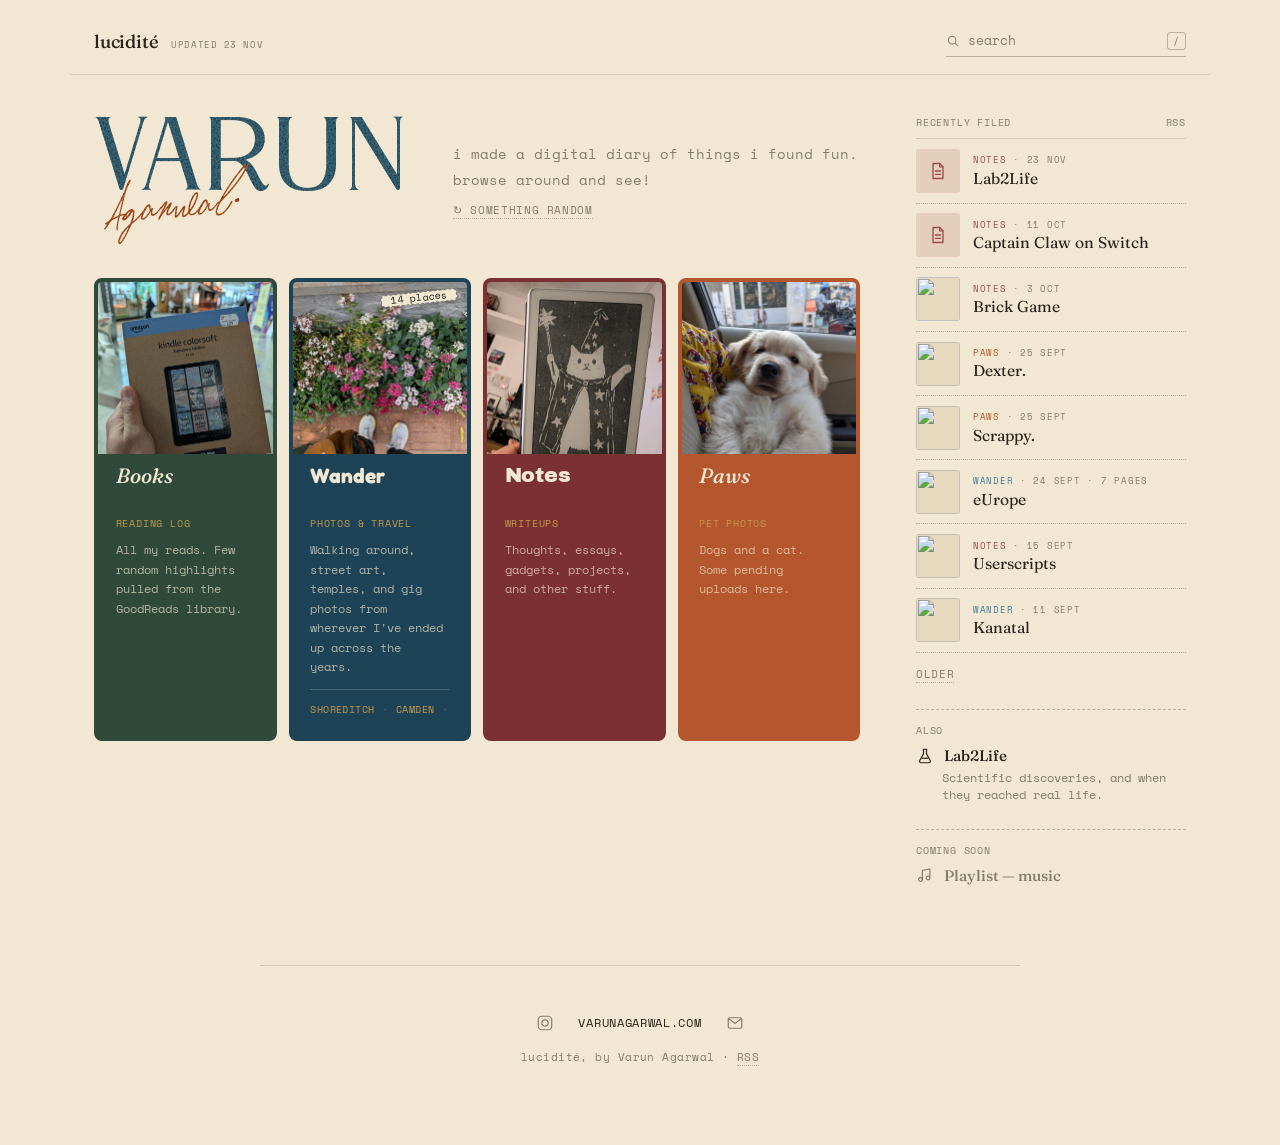
==== commit e6d8f74f: "Pin Lab2Life in the sidebar; add page cross-fade transition Co-Authored-By: Claude Sonnet 5.5 <norep" ====
--- a/index.html
+++ b/index.html
@@ -295,6 +295,12 @@
     color:var(--muted-on-paper);
   }
 
+  .pinned-link{ display:flex; align-items:center; gap:0.6rem; text-decoration:none; }
+  .pinned-link svg{ width:18px; height:18px; flex-shrink:0; color:var(--text-on-paper); }
+  .pinned-link .upcoming-name{ color:var(--text-on-paper); }
+  .pinned-link:hover .upcoming-name, .pinned-link:hover svg{ color:var(--hover); }
+  .pinned-note{ margin:0.3rem 0 0 1.65rem; font-size:0.75rem; line-height:1.4; color:var(--muted-on-paper); }
+
   footer{
     max-width:var(--max); margin:1rem auto 0; padding:1.25rem 1.5rem 1.5rem;
     color:var(--muted-on-paper); font-size:0.7rem; letter-spacing:0.04em;
@@ -419,6 +425,12 @@
   [data-sec="notes"] { --sec-color:#a14a4a; }
   [data-sec="paws"]  { --sec-color:#b5572e; }
   [data-sec="site"]  { --sec-color:#9a7a38; }
+</style>
+<style>
+/* page transitions: a soft cross-fade between pages on the same family of sites (ignored by browsers without support) */
+@view-transition{navigation:auto}
+::view-transition-old(root),::view-transition-new(root){animation-duration:.28s}
+@media (prefers-reduced-motion:reduce){@view-transition{navigation:none}}
 </style>
 </head>
 <body>
@@ -507,6 +519,18 @@
     <button class="filed-more" id="filed-more" type="button" hidden>Older</button>
   </div>
 
+  <div class="upcoming pinned">
+    <span class="upcoming-tag">Also</span>
+    <a class="pinned-link" href="https://varunagarwal.com/lab2life/">
+      <svg viewBox="0 0 24 24" fill="none" stroke="currentColor" stroke-width="1.6" aria-hidden="true">
+        <path d="M9 3h6M10 3v6l-5 9a2 2 0 0 0 1.8 3h10.4a2 2 0 0 0 1.8-3l-5-9V3"/>
+        <path d="M7.5 15h9"/>
+      </svg>
+      <span class="upcoming-name">Lab2Life</span>
+    </a>
+    <p class="pinned-note">Scientific discoveries, and when they reached real life.</p>
+  </div>
+
   <div class="upcoming">
     <span class="upcoming-tag">Coming soon</span>
     <p class="upcoming-item">
